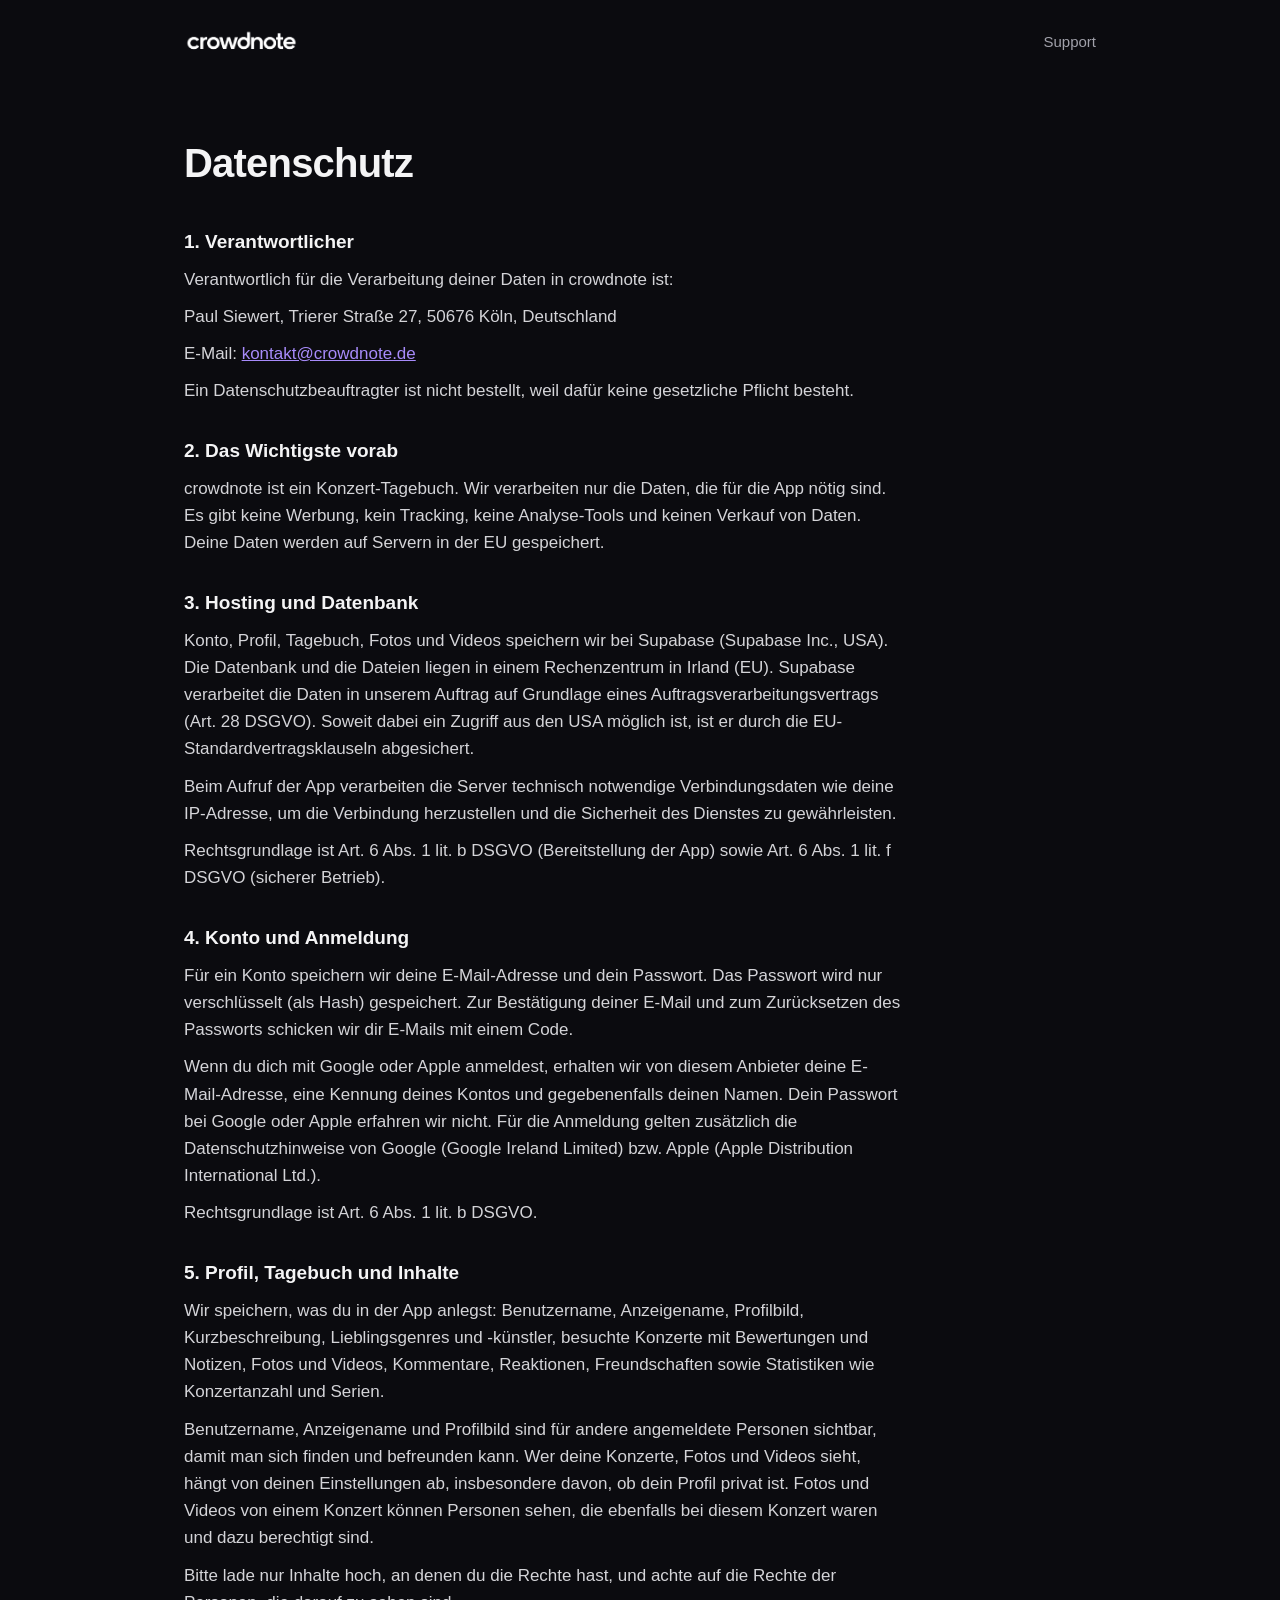
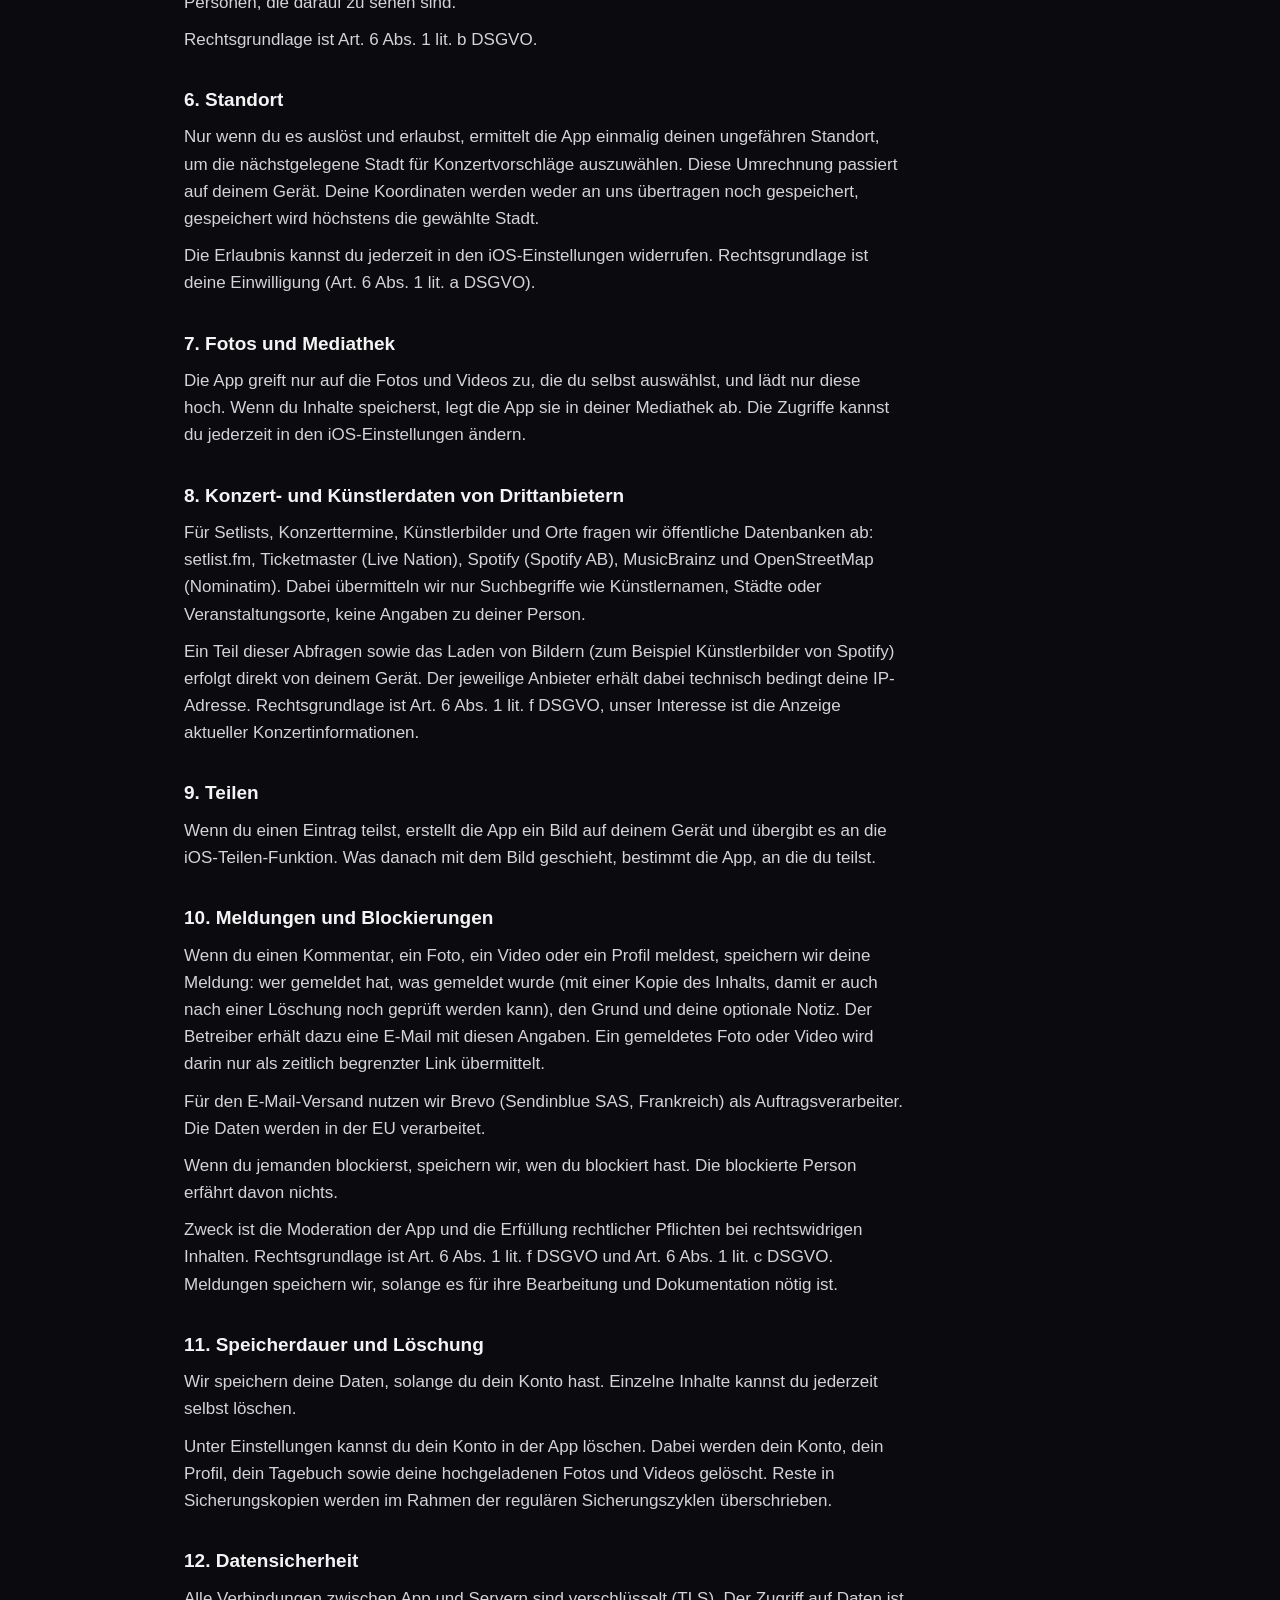
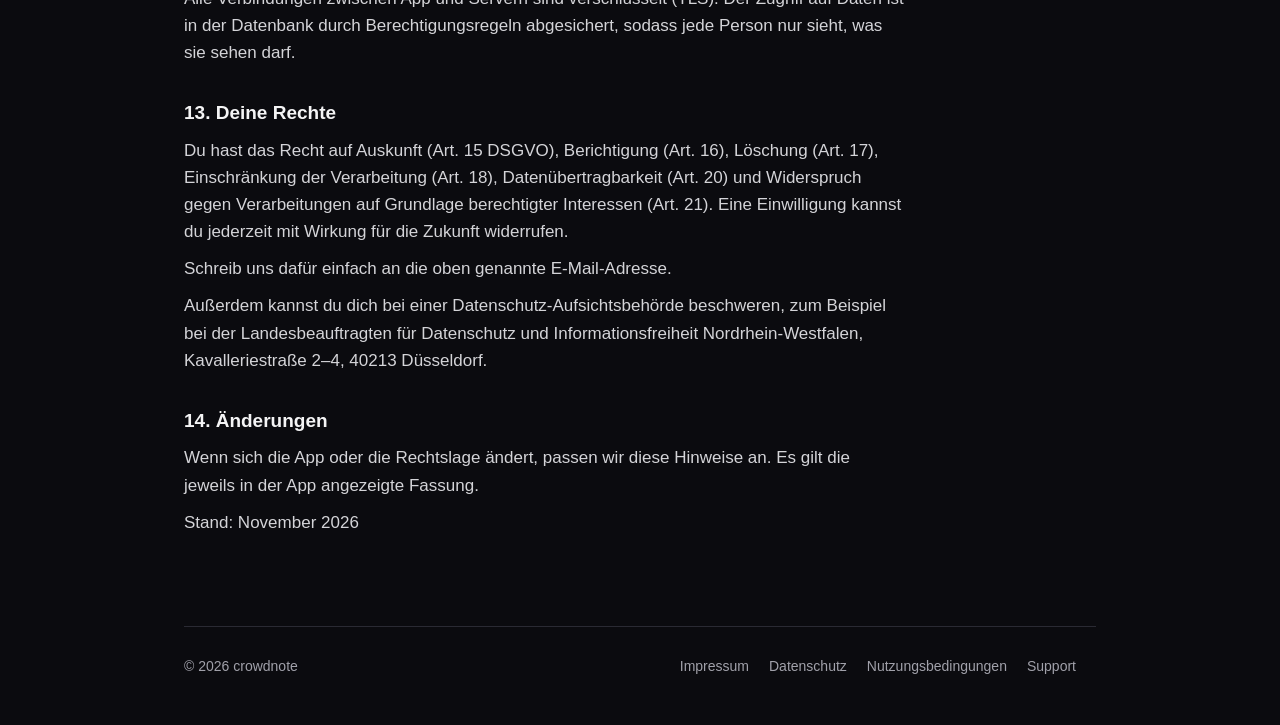
==== datenschutz/index.html @ ab9845d9 "✨ feat: crowdnote.de onepager with legal and support pages Co-Authored-By: Claude Opus 5.5 <noreply@" ====
<!doctype html>
<html lang="de"><head><meta charset="utf-8">
<meta name="viewport" content="width=device-width,initial-scale=1">
<title>Datenschutz – crowdnote</title>
<meta name="description" content="Datenschutz von crowdnote">
<meta name="theme-color" content="#0B0B0F">
<link rel="icon" href="/icon.png">
<link rel="stylesheet" href="/style.css">
</head><body>
<div class="wrap"><header class="top"><a href="/"><img src="/wordmark.png" alt="crowdnote"></a>
<nav><a href="/support/">Support</a></nav></header></div>
<main class="wrap"><article class="doc"><h1>Datenschutz</h1>
<h2>1. Verantwortlicher</h2>
<p>Verantwortlich für die Verarbeitung deiner Daten in crowdnote ist:</p>
<p>Paul Siewert, Trierer Straße 27, 50676 Köln, Deutschland</p>
<p>E-Mail: <a href="mailto:kontakt@crowdnote.de">kontakt@crowdnote.de</a></p>
<p>Ein Datenschutzbeauftragter ist nicht bestellt, weil dafür keine gesetzliche Pflicht besteht.</p>
<h2>2. Das Wichtigste vorab</h2>
<p>crowdnote ist ein Konzert-Tagebuch. Wir verarbeiten nur die Daten, die für die App nötig sind. Es gibt keine Werbung, kein Tracking, keine Analyse-Tools und keinen Verkauf von Daten. Deine Daten werden auf Servern in der EU gespeichert.</p>
<h2>3. Hosting und Datenbank</h2>
<p>Konto, Profil, Tagebuch, Fotos und Videos speichern wir bei Supabase (Supabase Inc., USA). Die Datenbank und die Dateien liegen in einem Rechenzentrum in Irland (EU). Supabase verarbeitet die Daten in unserem Auftrag auf Grundlage eines Auftragsverarbeitungsvertrags (Art. 28 DSGVO). Soweit dabei ein Zugriff aus den USA möglich ist, ist er durch die EU-Standardvertragsklauseln abgesichert.</p>
<p>Beim Aufruf der App verarbeiten die Server technisch notwendige Verbindungsdaten wie deine IP-Adresse, um die Verbindung herzustellen und die Sicherheit des Dienstes zu gewährleisten.</p>
<p>Rechtsgrundlage ist Art. 6 Abs. 1 lit. b DSGVO (Bereitstellung der App) sowie Art. 6 Abs. 1 lit. f DSGVO (sicherer Betrieb).</p>
<h2>4. Konto und Anmeldung</h2>
<p>Für ein Konto speichern wir deine E-Mail-Adresse und dein Passwort. Das Passwort wird nur verschlüsselt (als Hash) gespeichert. Zur Bestätigung deiner E-Mail und zum Zurücksetzen des Passworts schicken wir dir E-Mails mit einem Code.</p>
<p>Wenn du dich mit Google oder Apple anmeldest, erhalten wir von diesem Anbieter deine E-Mail-Adresse, eine Kennung deines Kontos und gegebenenfalls deinen Namen. Dein Passwort bei Google oder Apple erfahren wir nicht. Für die Anmeldung gelten zusätzlich die Datenschutzhinweise von Google (Google Ireland Limited) bzw. Apple (Apple Distribution International Ltd.).</p>
<p>Rechtsgrundlage ist Art. 6 Abs. 1 lit. b DSGVO.</p>
<h2>5. Profil, Tagebuch und Inhalte</h2>
<p>Wir speichern, was du in der App anlegst: Benutzername, Anzeigename, Profilbild, Kurzbeschreibung, Lieblingsgenres und -künstler, besuchte Konzerte mit Bewertungen und Notizen, Fotos und Videos, Kommentare, Reaktionen, Freundschaften sowie Statistiken wie Konzertanzahl und Serien.</p>
<p>Benutzername, Anzeigename und Profilbild sind für andere angemeldete Personen sichtbar, damit man sich finden und befreunden kann. Wer deine Konzerte, Fotos und Videos sieht, hängt von deinen Einstellungen ab, insbesondere davon, ob dein Profil privat ist. Fotos und Videos von einem Konzert können Personen sehen, die ebenfalls bei diesem Konzert waren und dazu berechtigt sind.</p>
<p>Bitte lade nur Inhalte hoch, an denen du die Rechte hast, und achte auf die Rechte der Personen, die darauf zu sehen sind.</p>
<p>Rechtsgrundlage ist Art. 6 Abs. 1 lit. b DSGVO.</p>
<h2>6. Standort</h2>
<p>Nur wenn du es auslöst und erlaubst, ermittelt die App einmalig deinen ungefähren Standort, um die nächstgelegene Stadt für Konzertvorschläge auszuwählen. Diese Umrechnung passiert auf deinem Gerät. Deine Koordinaten werden weder an uns übertragen noch gespeichert, gespeichert wird höchstens die gewählte Stadt.</p>
<p>Die Erlaubnis kannst du jederzeit in den iOS-Einstellungen widerrufen. Rechtsgrundlage ist deine Einwilligung (Art. 6 Abs. 1 lit. a DSGVO).</p>
<h2>7. Fotos und Mediathek</h2>
<p>Die App greift nur auf die Fotos und Videos zu, die du selbst auswählst, und lädt nur diese hoch. Wenn du Inhalte speicherst, legt die App sie in deiner Mediathek ab. Die Zugriffe kannst du jederzeit in den iOS-Einstellungen ändern.</p>
<h2>8. Konzert- und Künstlerdaten von Drittanbietern</h2>
<p>Für Setlists, Konzerttermine, Künstlerbilder und Orte fragen wir öffentliche Datenbanken ab: setlist.fm, Ticketmaster (Live Nation), Spotify (Spotify AB), MusicBrainz und OpenStreetMap (Nominatim). Dabei übermitteln wir nur Suchbegriffe wie Künstlernamen, Städte oder Veranstaltungsorte, keine Angaben zu deiner Person.</p>
<p>Ein Teil dieser Abfragen sowie das Laden von Bildern (zum Beispiel Künstlerbilder von Spotify) erfolgt direkt von deinem Gerät. Der jeweilige Anbieter erhält dabei technisch bedingt deine IP-Adresse. Rechtsgrundlage ist Art. 6 Abs. 1 lit. f DSGVO, unser Interesse ist die Anzeige aktueller Konzertinformationen.</p>
<h2>9. Teilen</h2>
<p>Wenn du einen Eintrag teilst, erstellt die App ein Bild auf deinem Gerät und übergibt es an die iOS-Teilen-Funktion. Was danach mit dem Bild geschieht, bestimmt die App, an die du teilst.</p>
<h2>10. Meldungen und Blockierungen</h2>
<p>Wenn du einen Kommentar, ein Foto, ein Video oder ein Profil meldest, speichern wir deine Meldung: wer gemeldet hat, was gemeldet wurde (mit einer Kopie des Inhalts, damit er auch nach einer Löschung noch geprüft werden kann), den Grund und deine optionale Notiz. Der Betreiber erhält dazu eine E-Mail mit diesen Angaben. Ein gemeldetes Foto oder Video wird darin nur als zeitlich begrenzter Link übermittelt.</p>
<p>Für den E-Mail-Versand nutzen wir Brevo (Sendinblue SAS, Frankreich) als Auftragsverarbeiter. Die Daten werden in der EU verarbeitet.</p>
<p>Wenn du jemanden blockierst, speichern wir, wen du blockiert hast. Die blockierte Person erfährt davon nichts.</p>
<p>Zweck ist die Moderation der App und die Erfüllung rechtlicher Pflichten bei rechtswidrigen Inhalten. Rechtsgrundlage ist Art. 6 Abs. 1 lit. f DSGVO und Art. 6 Abs. 1 lit. c DSGVO. Meldungen speichern wir, solange es für ihre Bearbeitung und Dokumentation nötig ist.</p>
<h2>11. Speicherdauer und Löschung</h2>
<p>Wir speichern deine Daten, solange du dein Konto hast. Einzelne Inhalte kannst du jederzeit selbst löschen.</p>
<p>Unter Einstellungen kannst du dein Konto in der App löschen. Dabei werden dein Konto, dein Profil, dein Tagebuch sowie deine hochgeladenen Fotos und Videos gelöscht. Reste in Sicherungskopien werden im Rahmen der regulären Sicherungszyklen überschrieben.</p>
<h2>12. Datensicherheit</h2>
<p>Alle Verbindungen zwischen App und Servern sind verschlüsselt (TLS). Der Zugriff auf Daten ist in der Datenbank durch Berechtigungsregeln abgesichert, sodass jede Person nur sieht, was sie sehen darf.</p>
<h2>13. Deine Rechte</h2>
<p>Du hast das Recht auf Auskunft (Art. 15 DSGVO), Berichtigung (Art. 16), Löschung (Art. 17), Einschränkung der Verarbeitung (Art. 18), Datenübertragbarkeit (Art. 20) und Widerspruch gegen Verarbeitungen auf Grundlage berechtigter Interessen (Art. 21). Eine Einwilligung kannst du jederzeit mit Wirkung für die Zukunft widerrufen.</p>
<p>Schreib uns dafür einfach an die oben genannte E-Mail-Adresse.</p>
<p>Außerdem kannst du dich bei einer Datenschutz-Aufsichtsbehörde beschweren, zum Beispiel bei der Landesbeauftragten für Datenschutz und Informationsfreiheit Nordrhein-Westfalen, Kavalleriestraße 2–4, 40213 Düsseldorf.</p>
<h2>14. Änderungen</h2>
<p>Wenn sich die App oder die Rechtslage ändert, passen wir diese Hinweise an. Es gilt die jeweils in der App angezeigte Fassung.</p>
<p>Stand: November 2026</p>
</article></main>
<div class="wrap"><footer><span>© 2026 crowdnote</span>
<nav><a href="/impressum/">Impressum</a><a href="/datenschutz/">Datenschutz</a><a href="/nutzungsbedingungen/">Nutzungsbedingungen</a><a href="/support/">Support</a></nav></footer></div>
</body></html>
---- style.css ----
:root{--bg:#0B0B0F;--card:#17171C;--line:#2A2A33;--text:#F4F4F5;--muted:#A1A1AA;--blue:#3B82F6;--violet:#A78BFA;--orange:#FF8A3D}
*{box-sizing:border-box;margin:0}
html{background:var(--bg);color:var(--text);font:17px/1.6 -apple-system,BlinkMacSystemFont,"SF Pro Text","Helvetica Neue",Arial,sans-serif;-webkit-font-smoothing:antialiased}
a{color:var(--text)}
.wrap{max-width:960px;margin:0 auto;padding:0 24px}
header.top{display:flex;align-items:center;justify-content:space-between;padding:28px 0}
header.top img{height:26px;display:block}
header.top nav a{color:var(--muted);text-decoration:none;font-size:15px;margin-left:20px}
header.top nav a:hover{color:var(--text)}
.hero{position:relative;text-align:center;padding:72px 0 88px}
.glow{position:absolute;inset:-40px 0 auto;height:420px;margin:0 auto;max-width:560px;background:radial-gradient(closest-side,rgba(59,130,246,.45),rgba(167,139,250,.25) 55%,transparent);filter:blur(40px);z-index:-1}
.hero .mark{width:96px;height:96px;border-radius:24px;box-shadow:0 20px 60px rgba(59,130,246,.35)}
.hero h1{font-size:clamp(38px,7vw,64px);line-height:1.05;letter-spacing:-.02em;margin:28px 0 16px}
.grad{background:linear-gradient(90deg,var(--blue),var(--violet));-webkit-background-clip:text;background-clip:text;color:transparent}
.hero p{color:var(--muted);font-size:20px;max-width:520px;margin:0 auto}
.badge{display:inline-flex;align-items:center;gap:10px;margin-top:36px;padding:14px 22px;border-radius:999px;background:var(--card);border:1px solid var(--line);color:var(--muted);font-weight:600;font-size:15px}
.badge .dot{width:8px;height:8px;border-radius:50%;background:var(--orange);box-shadow:0 0 12px var(--orange)}
.features{display:grid;grid-template-columns:repeat(auto-fit,minmax(240px,1fr));gap:16px;padding-bottom:96px}
.card{background:var(--card);border:1px solid var(--line);border-radius:24px;padding:28px}
.card .icon{font-size:28px}
.card h3{font-size:19px;margin:14px 0 6px}
.card p{color:var(--muted);font-size:15px}
footer{border-top:1px solid var(--line);padding:28px 0 48px;color:var(--muted);font-size:14px;display:flex;flex-wrap:wrap;gap:12px 24px;justify-content:space-between}
footer nav a{color:var(--muted);text-decoration:none;margin-right:20px}
footer nav a:hover{color:var(--text)}
.doc{max-width:720px;padding:24px 0 80px}
.doc h1{font-size:40px;letter-spacing:-.02em;margin:24px 0 32px}
.doc h2{font-size:19px;margin:32px 0 8px}
.doc p{color:#D4D4D8;margin:0 0 10px}
.doc a{color:var(--violet)}
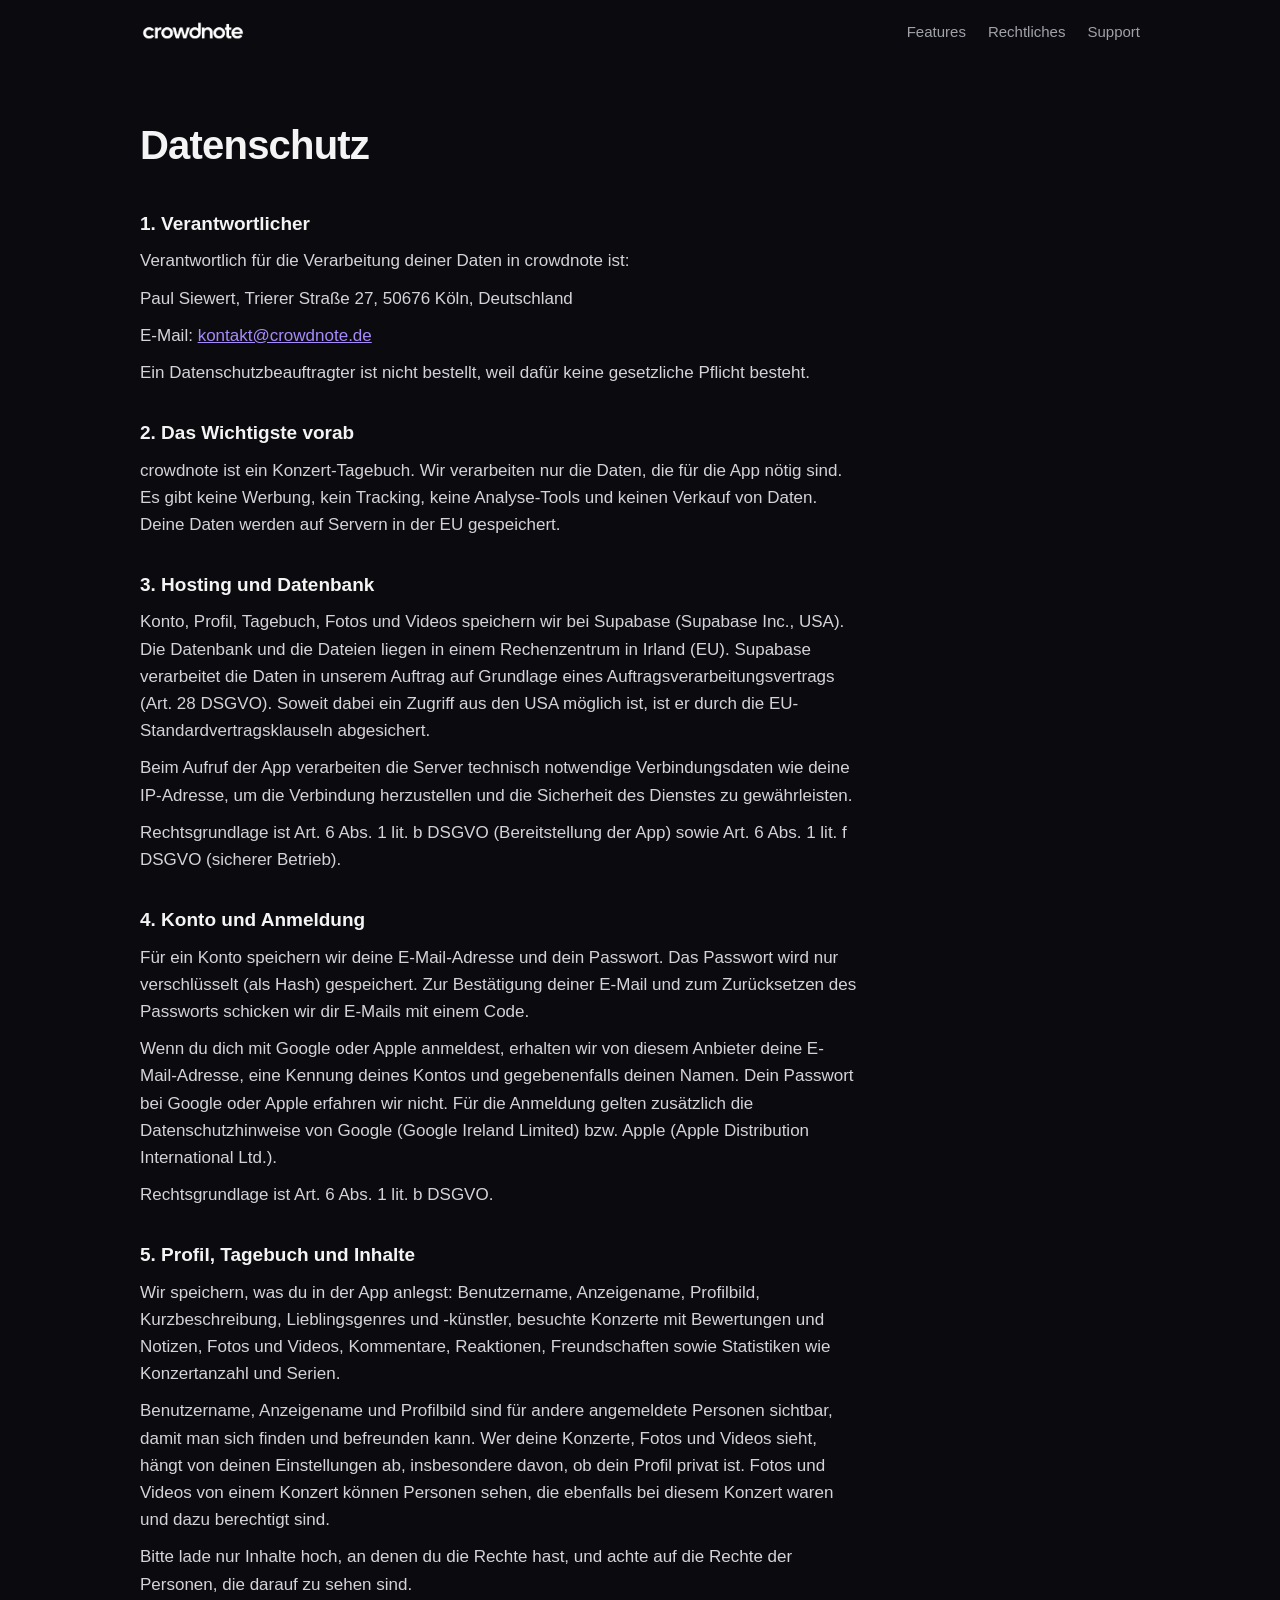
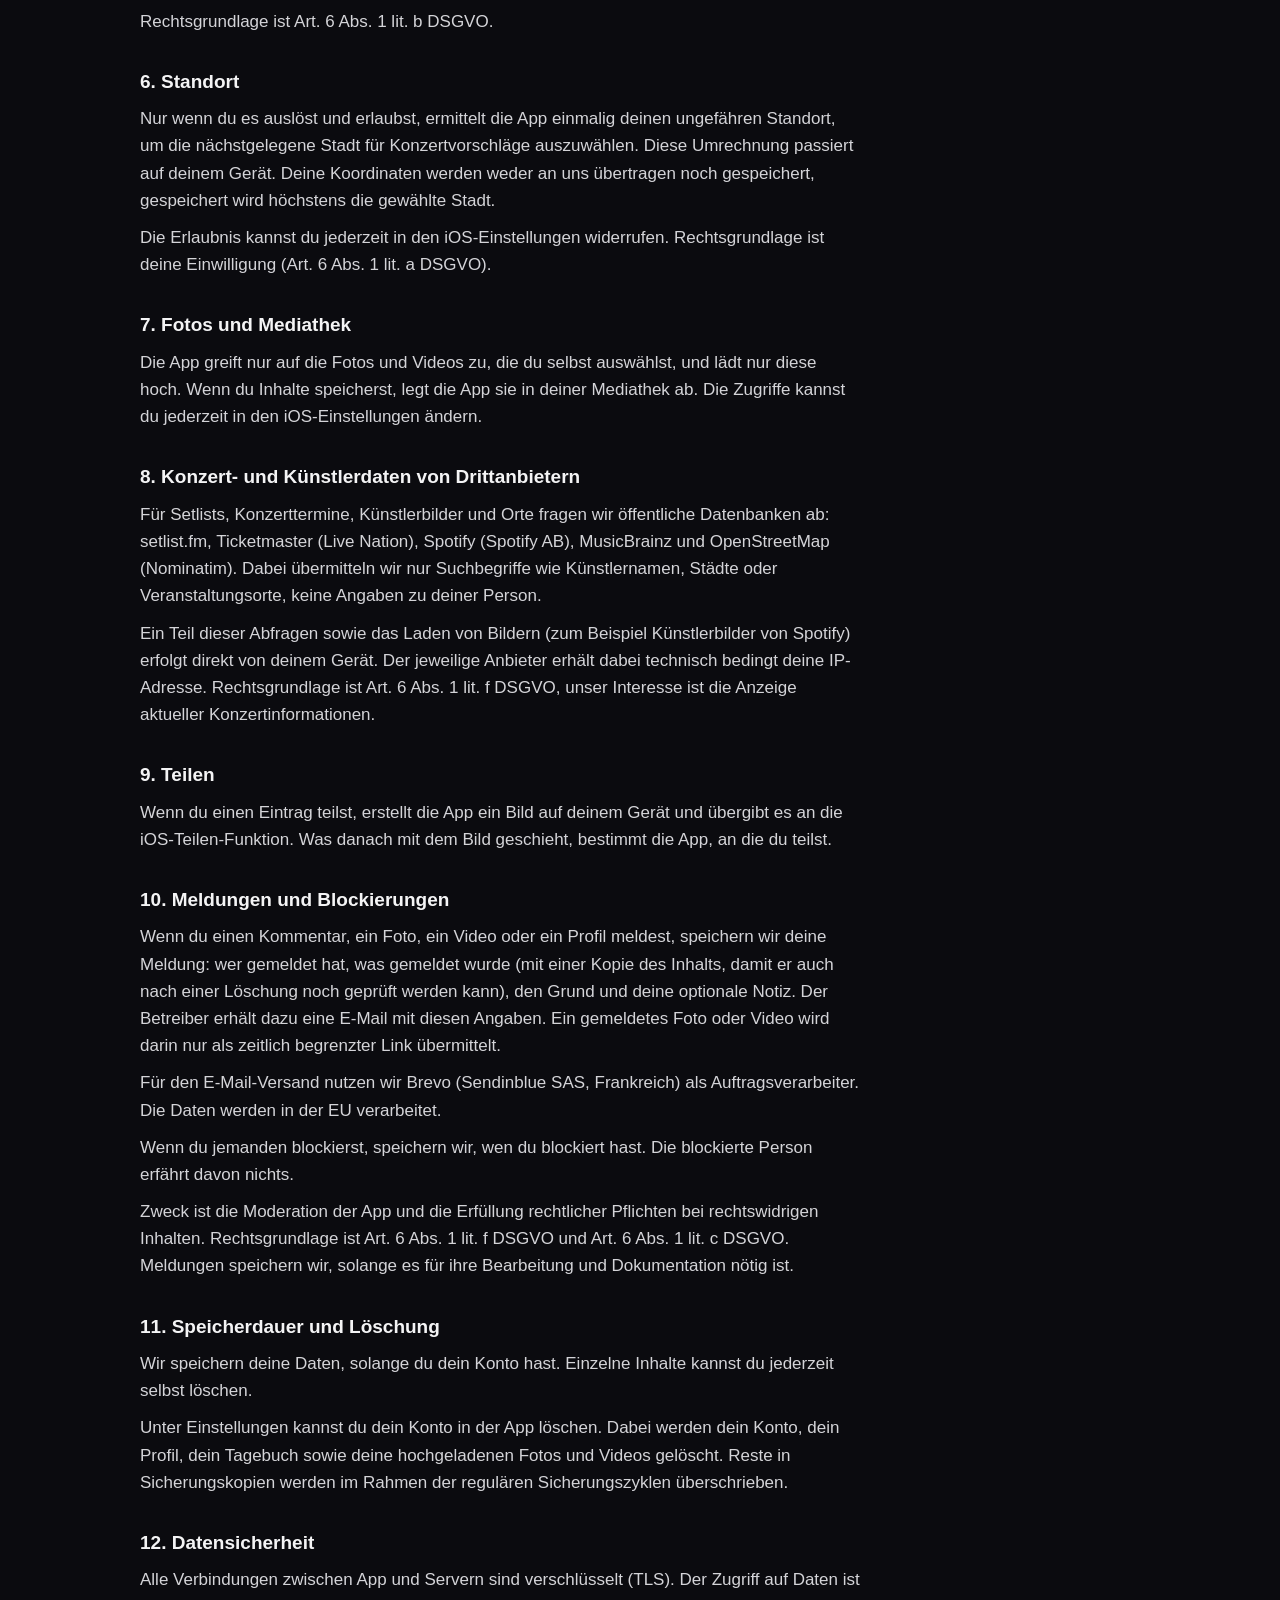
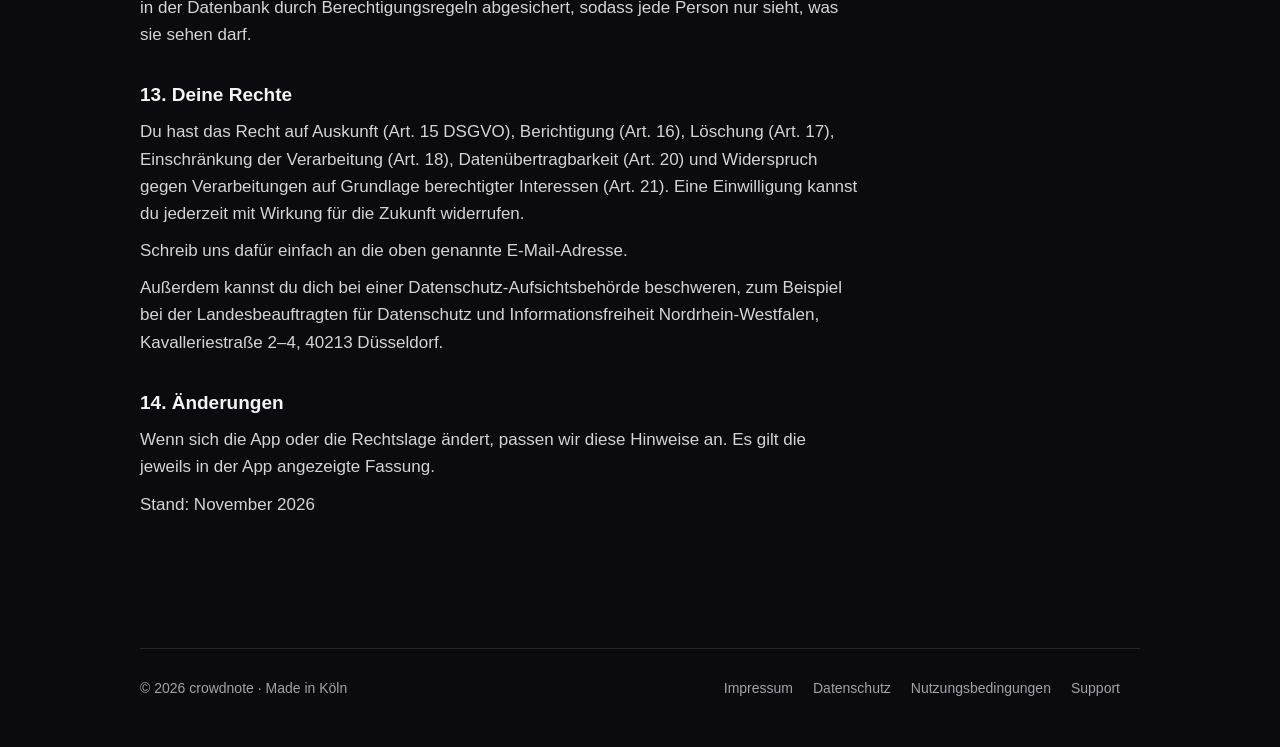
==== commit d87ae33e: "🎨 style: animated stage from the app's welcome screen, features, collapsible legal texts Co-Authored" ====
--- a/datenschutz/index.html
+++ b/datenschutz/index.html
@@ -4,11 +4,16 @@
 <title>Datenschutz – crowdnote</title>
 <meta name="description" content="Datenschutz von crowdnote">
 <meta name="theme-color" content="#0B0B0F">
+<meta property="og:title" content="Datenschutz – crowdnote">
+<meta property="og:description" content="Datenschutz von crowdnote">
+<meta property="og:image" content="https://crowdnote.de/icon.png">
 <link rel="icon" href="/icon.png">
+<link rel="apple-touch-icon" href="/icon.png">
 <link rel="stylesheet" href="/style.css">
+<script>document.documentElement.classList.add("js")</script>
 </head><body>
-<div class="wrap"><header class="top"><a href="/"><img src="/wordmark.png" alt="crowdnote"></a>
-<nav><a href="/support/">Support</a></nav></header></div>
+<header class="top"><div class="wrap"><a href="/"><img src="/wordmark.png" alt="crowdnote"></a>
+<nav><a href="/#features">Features</a><a href="/#rechtliches">Rechtliches</a><a href="/support/">Support</a></nav></div></header>
 <main class="wrap"><article class="doc"><h1>Datenschutz</h1>
 <h2>1. Verantwortlicher</h2>
 <p>Verantwortlich für die Verarbeitung deiner Daten in crowdnote ist:</p>
@@ -58,6 +63,7 @@
 <p>Wenn sich die App oder die Rechtslage ändert, passen wir diese Hinweise an. Es gilt die jeweils in der App angezeigte Fassung.</p>
 <p>Stand: November 2026</p>
 </article></main>
-<div class="wrap"><footer><span>© 2026 crowdnote</span>
-<nav><a href="/impressum/">Impressum</a><a href="/datenschutz/">Datenschutz</a><a href="/nutzungsbedingungen/">Nutzungsbedingungen</a><a href="/support/">Support</a></nav></footer></div>
+<div class="wrap"><footer><span>© 2026 crowdnote · Made in Köln</span>
+<nav><a href="/#impressum">Impressum</a><a href="/#datenschutz">Datenschutz</a><a href="/#nutzungsbedingungen">Nutzungsbedingungen</a><a href="/support/">Support</a></nav></footer></div>
+<script src="/site.js"></script>
 </body></html>
--- a/style.css
+++ b/style.css
@@ -1,30 +1,112 @@
-:root{--bg:#0B0B0F;--card:#17171C;--line:#2A2A33;--text:#F4F4F5;--muted:#A1A1AA;--blue:#3B82F6;--violet:#A78BFA;--orange:#FF8A3D}
+:root{--bg:#0B0B0F;--card:#17171C;--glass:rgba(23,23,28,.82);--edge:rgba(255,255,255,.09);--line:#24242C;--text:#F4F4F5;--muted:#A1A1AA;--blue:#3B82F6;--violet:#A78BFA;--orange:#FF8A3D;--spring:cubic-bezier(.34,1.56,.64,1)}
 *{box-sizing:border-box;margin:0}
-html{background:var(--bg);color:var(--text);font:17px/1.6 -apple-system,BlinkMacSystemFont,"SF Pro Text","Helvetica Neue",Arial,sans-serif;-webkit-font-smoothing:antialiased}
+html{background:var(--bg);color:var(--text);font:17px/1.6 -apple-system,BlinkMacSystemFont,"SF Pro Text","Helvetica Neue",Arial,sans-serif;-webkit-font-smoothing:antialiased;scroll-behavior:smooth}
+body{overflow-x:hidden}
 a{color:var(--text)}
-.wrap{max-width:960px;margin:0 auto;padding:0 24px}
-header.top{display:flex;align-items:center;justify-content:space-between;padding:28px 0}
-header.top img{height:26px;display:block}
-header.top nav a{color:var(--muted);text-decoration:none;font-size:15px;margin-left:20px}
+.wrap{max-width:1040px;margin:0 auto;padding:0 20px}
+header.top{position:sticky;top:0;z-index:20;border-bottom:1px solid transparent;transition:border-color .3s,background .3s}
+header.top.scrolled{border-color:var(--line);background:rgba(11,11,15,.72);backdrop-filter:blur(14px);-webkit-backdrop-filter:blur(14px)}
+header.top .wrap{display:flex;align-items:center;justify-content:space-between;height:64px}
+header.top img{height:24px;display:block}
+header.top nav a{color:var(--muted);text-decoration:none;font-size:15px;margin-left:22px;transition:color .2s}
 header.top nav a:hover{color:var(--text)}
-.hero{position:relative;text-align:center;padding:72px 0 88px}
-.glow{position:absolute;inset:-40px 0 auto;height:420px;margin:0 auto;max-width:560px;background:radial-gradient(closest-side,rgba(59,130,246,.45),rgba(167,139,250,.25) 55%,transparent);filter:blur(40px);z-index:-1}
-.hero .mark{width:96px;height:96px;border-radius:24px;box-shadow:0 20px 60px rgba(59,130,246,.35)}
-.hero h1{font-size:clamp(38px,7vw,64px);line-height:1.05;letter-spacing:-.02em;margin:28px 0 16px}
-.grad{background:linear-gradient(90deg,var(--blue),var(--violet));-webkit-background-clip:text;background-clip:text;color:transparent}
-.hero p{color:var(--muted);font-size:20px;max-width:520px;margin:0 auto}
-.badge{display:inline-flex;align-items:center;gap:10px;margin-top:36px;padding:14px 22px;border-radius:999px;background:var(--card);border:1px solid var(--line);color:var(--muted);font-weight:600;font-size:15px}
-.badge .dot{width:8px;height:8px;border-radius:50%;background:var(--orange);box-shadow:0 0 12px var(--orange)}
-.features{display:grid;grid-template-columns:repeat(auto-fit,minmax(240px,1fr));gap:16px;padding-bottom:96px}
-.card{background:var(--card);border:1px solid var(--line);border-radius:24px;padding:28px}
-.card .icon{font-size:28px}
-.card h3{font-size:19px;margin:14px 0 6px}
-.card p{color:var(--muted);font-size:15px}
-footer{border-top:1px solid var(--line);padding:28px 0 48px;color:var(--muted);font-size:14px;display:flex;flex-wrap:wrap;gap:12px 24px;justify-content:space-between}
+
+/* Stage: the app's welcome screen, on the web */
+.hero{position:relative;text-align:center;padding:24px 0 72px}
+.stage{position:relative;height:420px;max-width:640px;margin:0 auto}
+.glow{position:absolute;left:50%;top:50%;width:280px;height:280px;margin:-140px 0 0 -140px;border-radius:50%;background:linear-gradient(135deg,var(--blue),var(--violet));box-shadow:0 0 60px 24px rgba(59,130,246,.5),0 0 120px 48px rgba(167,139,250,.25);filter:blur(30px);animation:breathe 4s ease-in-out infinite alternate}
+@keyframes breathe{from{opacity:.35;transform:scale(.92)}to{opacity:.55;transform:scale(1.08)}}
+.cone{position:absolute;top:-520px;width:110px;height:720px;transform-origin:top;border-radius:0 0 55px 55px;pointer-events:none}
+.cone.l{left:calc(50% - 99px);background:linear-gradient(rgba(59,130,246,.0),rgba(59,130,246,.16) 60%,transparent);animation:swingL 6s ease-in-out infinite alternate}
+.cone.r{left:calc(50% - 11px);background:linear-gradient(rgba(167,139,250,.0),rgba(167,139,250,.16) 60%,transparent);animation:swingR 6s ease-in-out infinite alternate}
+@keyframes swingL{from{transform:rotate(-6deg)}to{transform:rotate(6deg)}}
+@keyframes swingR{from{transform:rotate(6deg)}to{transform:rotate(-6deg)}}
+.mark{position:absolute;left:50%;top:50%;width:112px;height:112px;margin:-56px 0 0 -56px;border-radius:25px;overflow:hidden;border:1px solid rgba(255,255,255,.12);box-shadow:0 18px 40px rgba(0,0,0,.55);animation:markIn .7s var(--spring) both}
+.mark img{width:100%;height:100%;display:block}
+@keyframes markIn{from{opacity:0;transform:scale(.85)}to{opacity:1;transform:scale(1)}}
+
+.float{position:absolute;opacity:0;animation:arrive .9s var(--spring) forwards,bob var(--p,5s) ease-in-out infinite alternate;animation-delay:var(--d),calc(var(--d) + .9s)}
+@keyframes arrive{from{opacity:0;translate:0 22px;scale:.9}to{opacity:1;translate:0 0;scale:1}}
+@keyframes bob{from{translate:0 calc(var(--drift,5px) * -1)}to{translate:0 var(--drift,5px)}}
+.f1{left:0;top:4%;rotate:-6deg;--d:.45s;--p:5.2s}
+.f2{right:4%;top:17%;rotate:4deg;--d:.85s;--p:4.7s;--drift:4px}
+.f3{left:2%;bottom:20%;rotate:-3deg;--d:1s;--p:5.6s;--drift:4px}
+.f4{right:0;bottom:0;rotate:4deg;--d:.65s;--p:6.1s;--drift:6px;width:232px;height:70px}
+
+.tcard{width:232px;height:70px;display:flex;align-items:center;gap:10px;padding:0 10px;border-radius:20px;background:var(--glass);border:1px solid var(--edge);box-shadow:0 14px 36px rgba(0,0,0,.5);text-align:left;position:relative}
+.f4 .tcard{position:absolute;inset:0}
+.tcard .art{width:48px;height:48px;border-radius:13px;display:grid;place-items:center;font-size:18px;flex:none}
+.tcard .info{flex:1;min-width:0;line-height:1.25}
+.tcard b{display:block;font-size:14px;white-space:nowrap;overflow:hidden;text-overflow:ellipsis}
+.tcard small{display:block;font-size:11px;color:var(--muted);white-space:nowrap;overflow:hidden;text-overflow:ellipsis}
+.tcard .rate{font-size:13px;font-weight:700;padding:3px 8px;border-radius:10px;background:rgba(255,255,255,.08)}
+.friends{position:absolute;top:-9px;right:12px;display:flex}
+.av{width:22px;height:22px;border-radius:50%;display:grid;place-items:center;font-size:10px;font-weight:800;color:#fff;border:2px solid var(--bg)}
+.friends .av{opacity:0;animation:pop .5s var(--spring) forwards}
+.friends .av+.av{margin-left:-7px}
+@keyframes pop{from{opacity:0;transform:scale(.4)}to{opacity:1;transform:scale(1)}}
+.sticker{position:absolute;right:-16px;bottom:-14px;rotate:10deg;opacity:0;animation:pop .5s var(--spring) 1.15s forwards}
+.bubble{display:flex;align-items:center;gap:4px;padding:5px 10px;border-radius:14px;background:linear-gradient(135deg,var(--blue),var(--violet));font-weight:800;font-size:13px;box-shadow:0 8px 20px rgba(59,130,246,.4)}
+.chip{display:flex;align-items:center;gap:8px;padding:7px 12px 7px 7px;border-radius:999px;background:var(--glass);border:1px solid var(--edge);box-shadow:0 14px 36px rgba(0,0,0,.5);font-size:13px;font-weight:600;white-space:nowrap}
+.chip .av{border:none;width:24px;height:24px}
+.stack{display:flex}.stack .av+.av{margin-left:-7px}
+.rot-in{animation:rotIn .6s var(--spring) both}
+.rot-out{animation:rotOut .26s ease-in both}
+@keyframes rotIn{from{opacity:0;transform:translateY(18px)}to{opacity:1;transform:none}}
+@keyframes rotOut{to{opacity:0;transform:translateY(-14px)}}
+
+.hero h1{font-size:clamp(40px,7.5vw,72px);line-height:1.02;letter-spacing:-.03em;margin-top:8px}
+.grad{background:linear-gradient(90deg,var(--blue),var(--violet),var(--blue));background-size:200% 100%;-webkit-background-clip:text;background-clip:text;color:transparent;animation:shine 6s linear infinite}
+@keyframes shine{to{background-position:-200% 0}}
+.hero p.sub{color:var(--muted);font-size:clamp(17px,2.2vw,21px);max-width:520px;margin:14px auto 0}
+.up{opacity:0;animation:up .8s var(--spring) forwards;animation-delay:var(--d,0s)}
+@keyframes up{from{opacity:0;transform:translateY(18px)}to{opacity:1;transform:none}}
+.badge{display:inline-flex;align-items:center;gap:10px;margin-top:30px;padding:14px 22px;border-radius:999px;background:var(--card);border:1px solid var(--line);color:var(--text);font-weight:600;font-size:15px}
+.badge .dot{width:8px;height:8px;border-radius:50%;background:var(--orange);box-shadow:0 0 12px var(--orange);animation:pulse 1.6s ease-in-out infinite}
+@keyframes pulse{50%{box-shadow:0 0 2px var(--orange);opacity:.6}}
+
+section.block{padding:72px 0;scroll-margin-top:40px}
+details{scroll-margin-top:90px}
+.kicker{color:var(--violet);font-weight:700;font-size:13px;letter-spacing:.12em;text-transform:uppercase;text-align:center}
+h2.title{font-size:clamp(30px,4.5vw,44px);letter-spacing:-.02em;line-height:1.1;text-align:center;margin:10px auto 40px;max-width:640px}
+.features{display:grid;grid-template-columns:repeat(auto-fit,minmax(260px,1fr));gap:16px}
+.card{position:relative;background:var(--card);border:1px solid var(--line);border-radius:28px;padding:30px;overflow:hidden;transition:transform .4s var(--spring),border-color .3s}
+.card:hover{transform:translateY(-4px);border-color:#34343F}
+.card::before{content:"";position:absolute;inset:-1px;border-radius:inherit;padding:1px;background:linear-gradient(135deg,rgba(59,130,246,.5),transparent 40%,transparent 60%,rgba(167,139,250,.5));-webkit-mask:linear-gradient(#000 0 0) content-box,linear-gradient(#000 0 0);-webkit-mask-composite:xor;mask-composite:exclude;opacity:0;transition:opacity .3s}
+.card:hover::before{opacity:1}
+.card .icon{width:48px;height:48px;border-radius:14px;display:grid;place-items:center;font-size:24px;background:linear-gradient(135deg,rgba(59,130,246,.18),rgba(167,139,250,.18))}
+.card h3{font-size:20px;margin:18px 0 6px;letter-spacing:-.01em}
+.card p{color:var(--muted);font-size:15.5px}
+.js .reveal{opacity:0;transform:translateY(24px);transition:opacity .7s ease,transform .8s var(--spring);transition-delay:var(--d,0s)}
+.js .reveal.in{opacity:1;transform:none}
+
+.legal{max-width:760px;margin:0 auto;display:grid;gap:12px}
+details{background:var(--card);border:1px solid var(--line);border-radius:20px;overflow:hidden}
+summary{list-style:none;cursor:pointer;padding:20px 24px;font-weight:700;font-size:18px;display:flex;justify-content:space-between;align-items:center}
+summary::-webkit-details-marker{display:none}
+summary .chev{width:28px;height:28px;border-radius:50%;display:grid;place-items:center;background:rgba(255,255,255,.06);transition:transform .35s var(--spring)}
+details[open] summary .chev{transform:rotate(180deg)}
+.legal .body{padding:0 24px 24px}
+.legal h4{font-size:16px;margin:20px 0 6px}
+.legal p{color:#D4D4D8;font-size:15px;margin:0 0 8px}
+.legal a,.doc a{color:var(--violet)}
+
+footer{border-top:1px solid var(--line);margin-top:40px;padding:28px 0 48px;color:var(--muted);font-size:14px;display:flex;flex-wrap:wrap;gap:12px 24px;justify-content:space-between}
 footer nav a{color:var(--muted);text-decoration:none;margin-right:20px}
 footer nav a:hover{color:var(--text)}
 .doc{max-width:720px;padding:24px 0 80px}
 .doc h1{font-size:40px;letter-spacing:-.02em;margin:24px 0 32px}
 .doc h2{font-size:19px;margin:32px 0 8px}
 .doc p{color:#D4D4D8;margin:0 0 10px}
-.doc a{color:var(--violet)}
+
+@media (max-width:640px){
+  header.top nav a:not(:last-child){display:none}
+  .stage{height:380px}
+  .f1{left:-6px;top:2%}.f2{right:-4px;top:30%}.f3{left:-4px;bottom:24%}.f4{right:-6px;bottom:0}
+  .tcard,.f4{width:208px}
+  .mark{width:96px;height:96px;margin:-48px 0 0 -48px;border-radius:22px}
+}
+@media (prefers-reduced-motion:reduce){
+  *,*::before,*::after{animation-duration:.01ms!important;animation-iteration-count:1!important;transition-duration:.01ms!important}
+  .js .reveal{opacity:1;transform:none}
+}
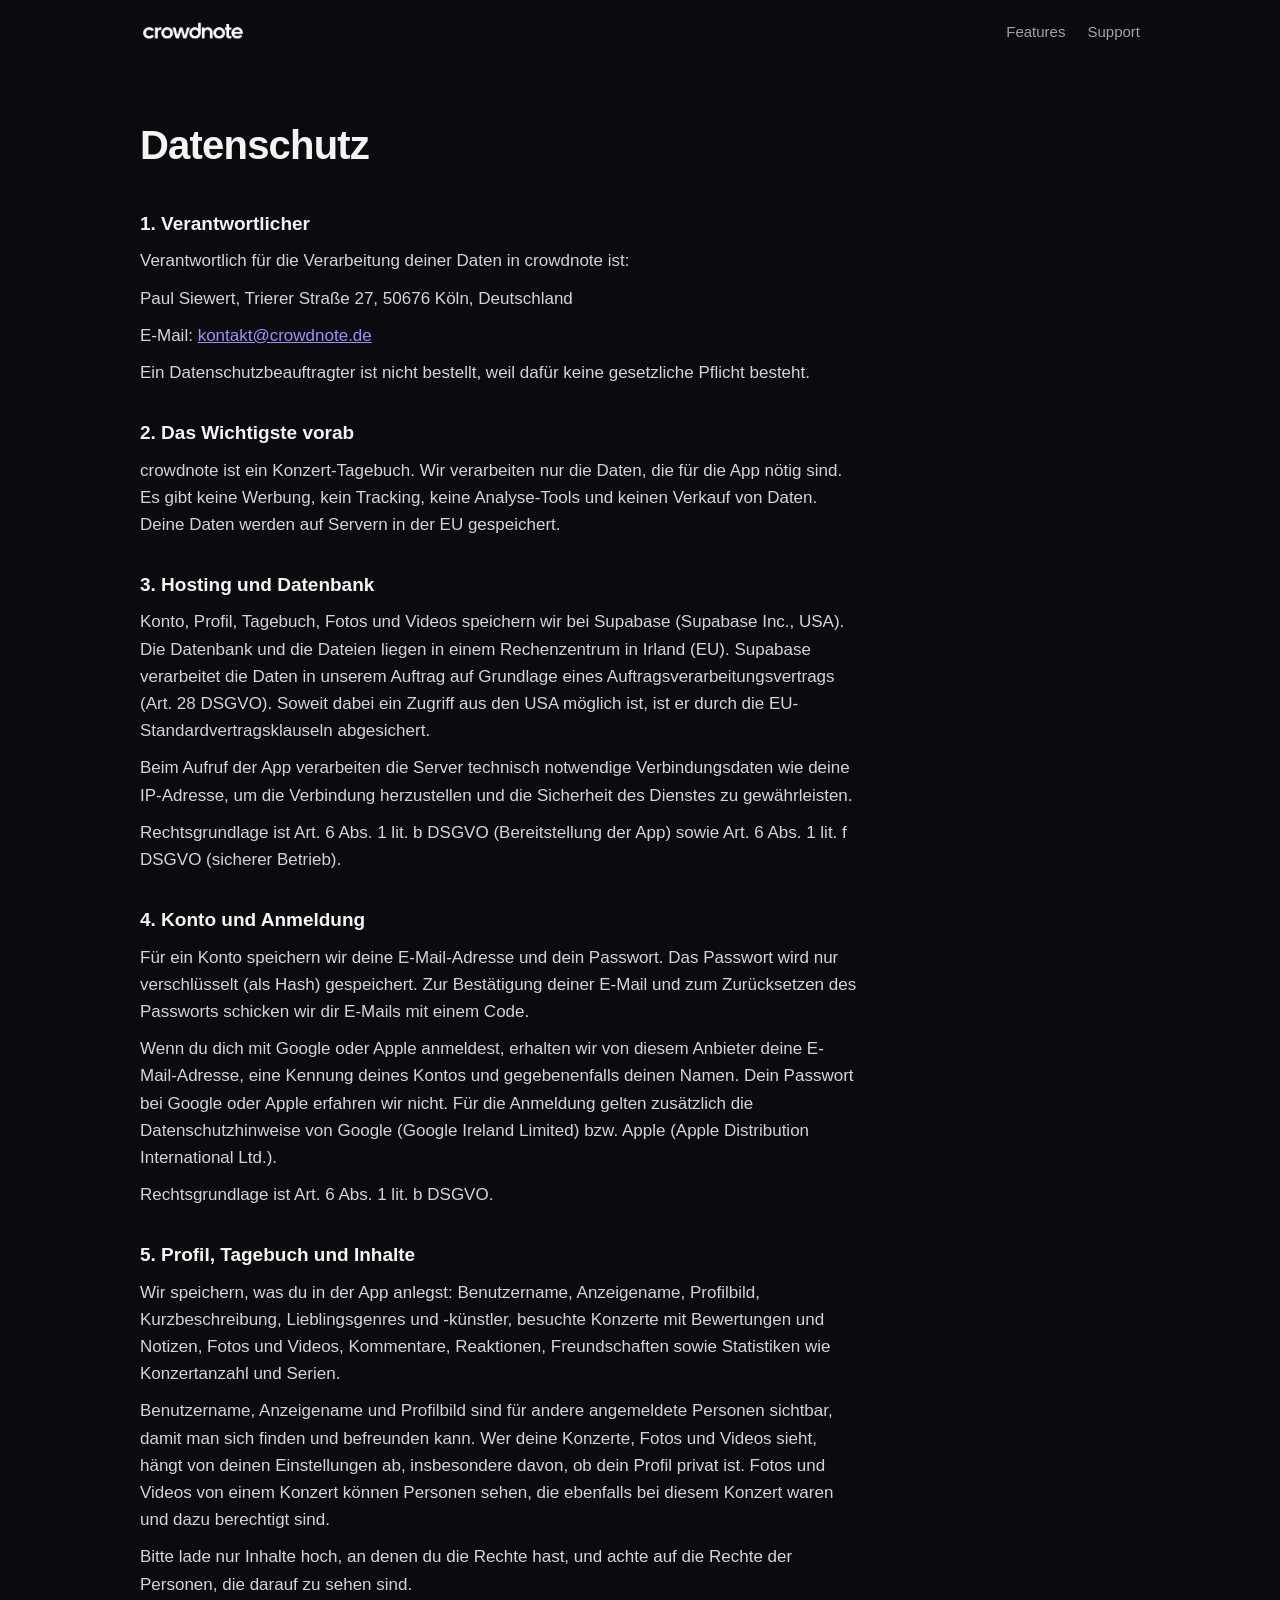
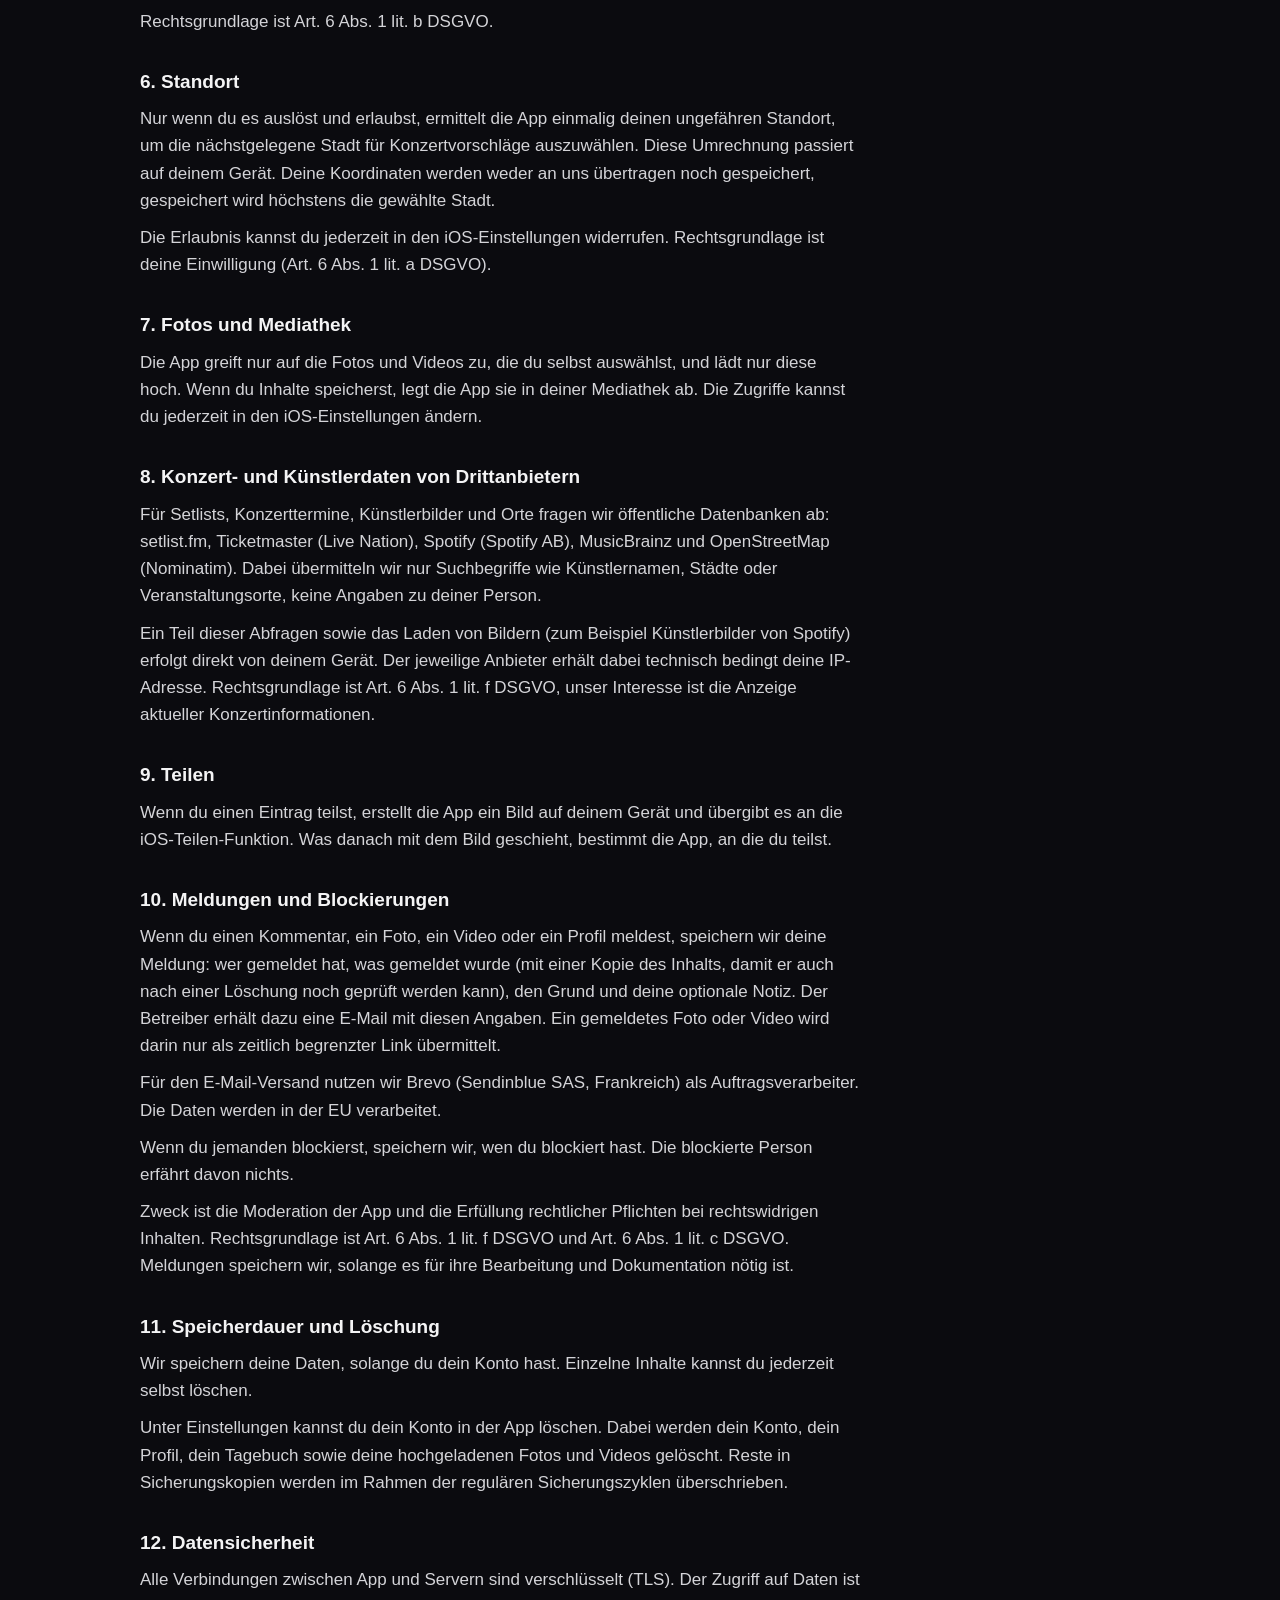
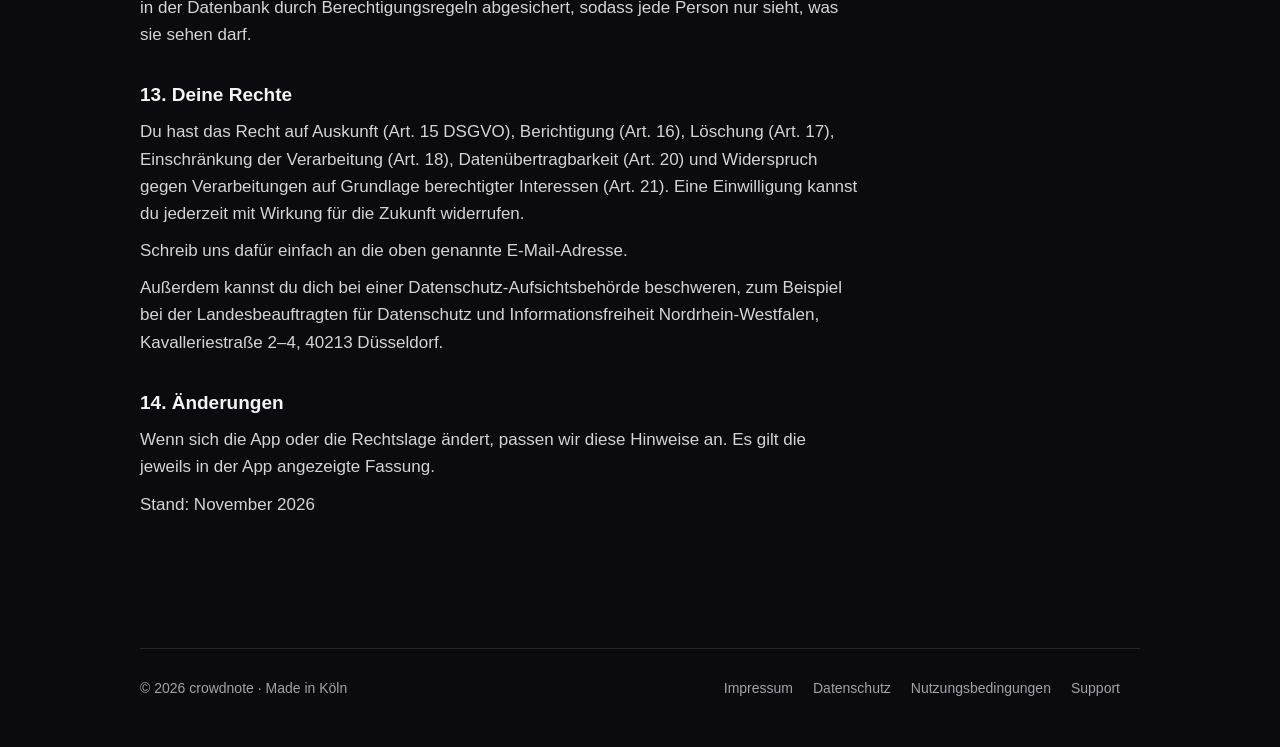
==== commit 81959cac: "🎨 style: legal texts only via the footer links Co-Authored-By: Claude Opus 5.5 <noreply@anthropic.co" ====
--- a/datenschutz/index.html
+++ b/datenschutz/index.html
@@ -9,11 +9,11 @@
 <meta property="og:image" content="https://crowdnote.de/icon.png">
 <link rel="icon" href="/icon.png">
 <link rel="apple-touch-icon" href="/icon.png">
-<link rel="stylesheet" href="/style.css">
+<link rel="stylesheet" href="/style.css?v=83e5bb01">
 <script>document.documentElement.classList.add("js")</script>
 </head><body>
 <header class="top"><div class="wrap"><a href="/"><img src="/wordmark.png" alt="crowdnote"></a>
-<nav><a href="/#features">Features</a><a href="/#rechtliches">Rechtliches</a><a href="/support/">Support</a></nav></div></header>
+<nav><a href="/#features">Features</a><a href="/support/">Support</a></nav></div></header>
 <main class="wrap"><article class="doc"><h1>Datenschutz</h1>
 <h2>1. Verantwortlicher</h2>
 <p>Verantwortlich für die Verarbeitung deiner Daten in crowdnote ist:</p>
@@ -64,6 +64,6 @@
 <p>Stand: November 2026</p>
 </article></main>
 <div class="wrap"><footer><span>© 2026 crowdnote · Made in Köln</span>
-<nav><a href="/#impressum">Impressum</a><a href="/#datenschutz">Datenschutz</a><a href="/#nutzungsbedingungen">Nutzungsbedingungen</a><a href="/support/">Support</a></nav></footer></div>
-<script src="/site.js"></script>
+<nav><a href="/impressum/">Impressum</a><a href="/datenschutz/">Datenschutz</a><a href="/nutzungsbedingungen/">Nutzungsbedingungen</a><a href="/support/">Support</a></nav></footer></div>
+<script src="/site.js?v=83e5bb01"></script>
 </body></html>
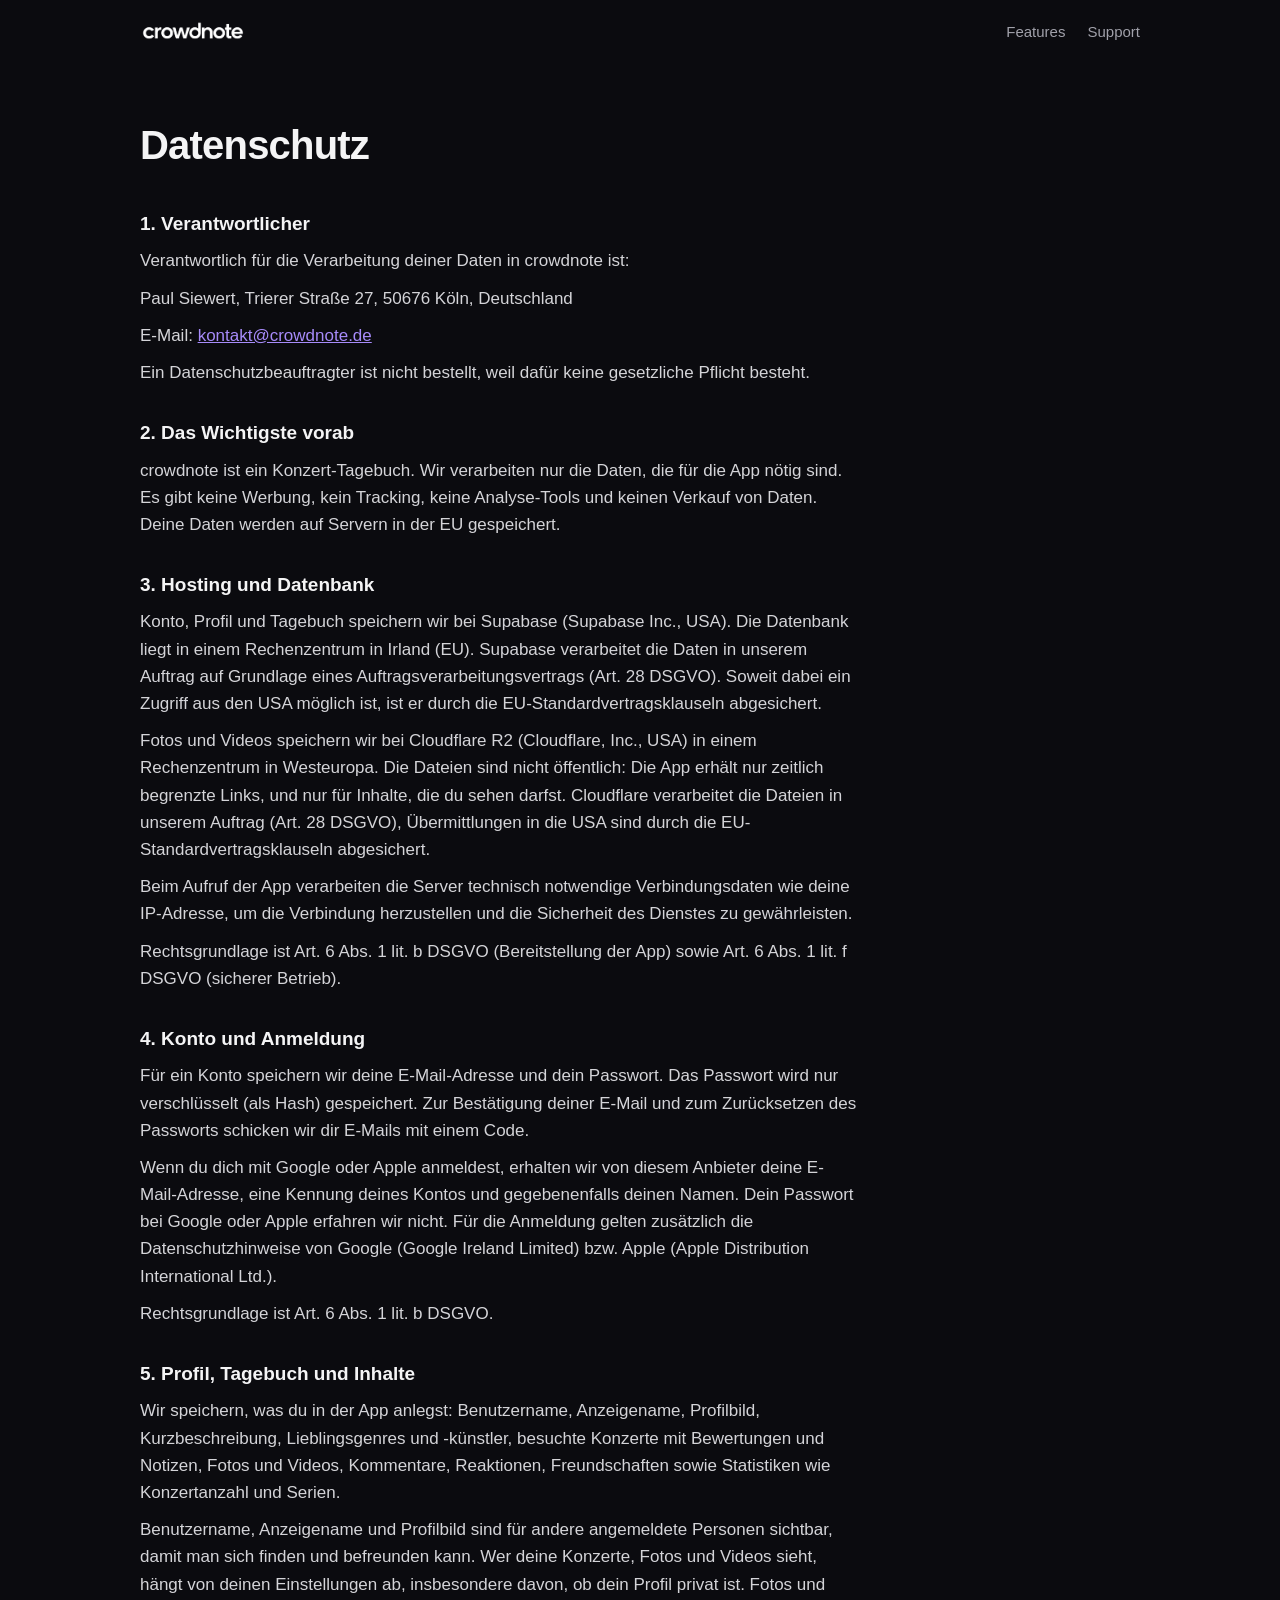
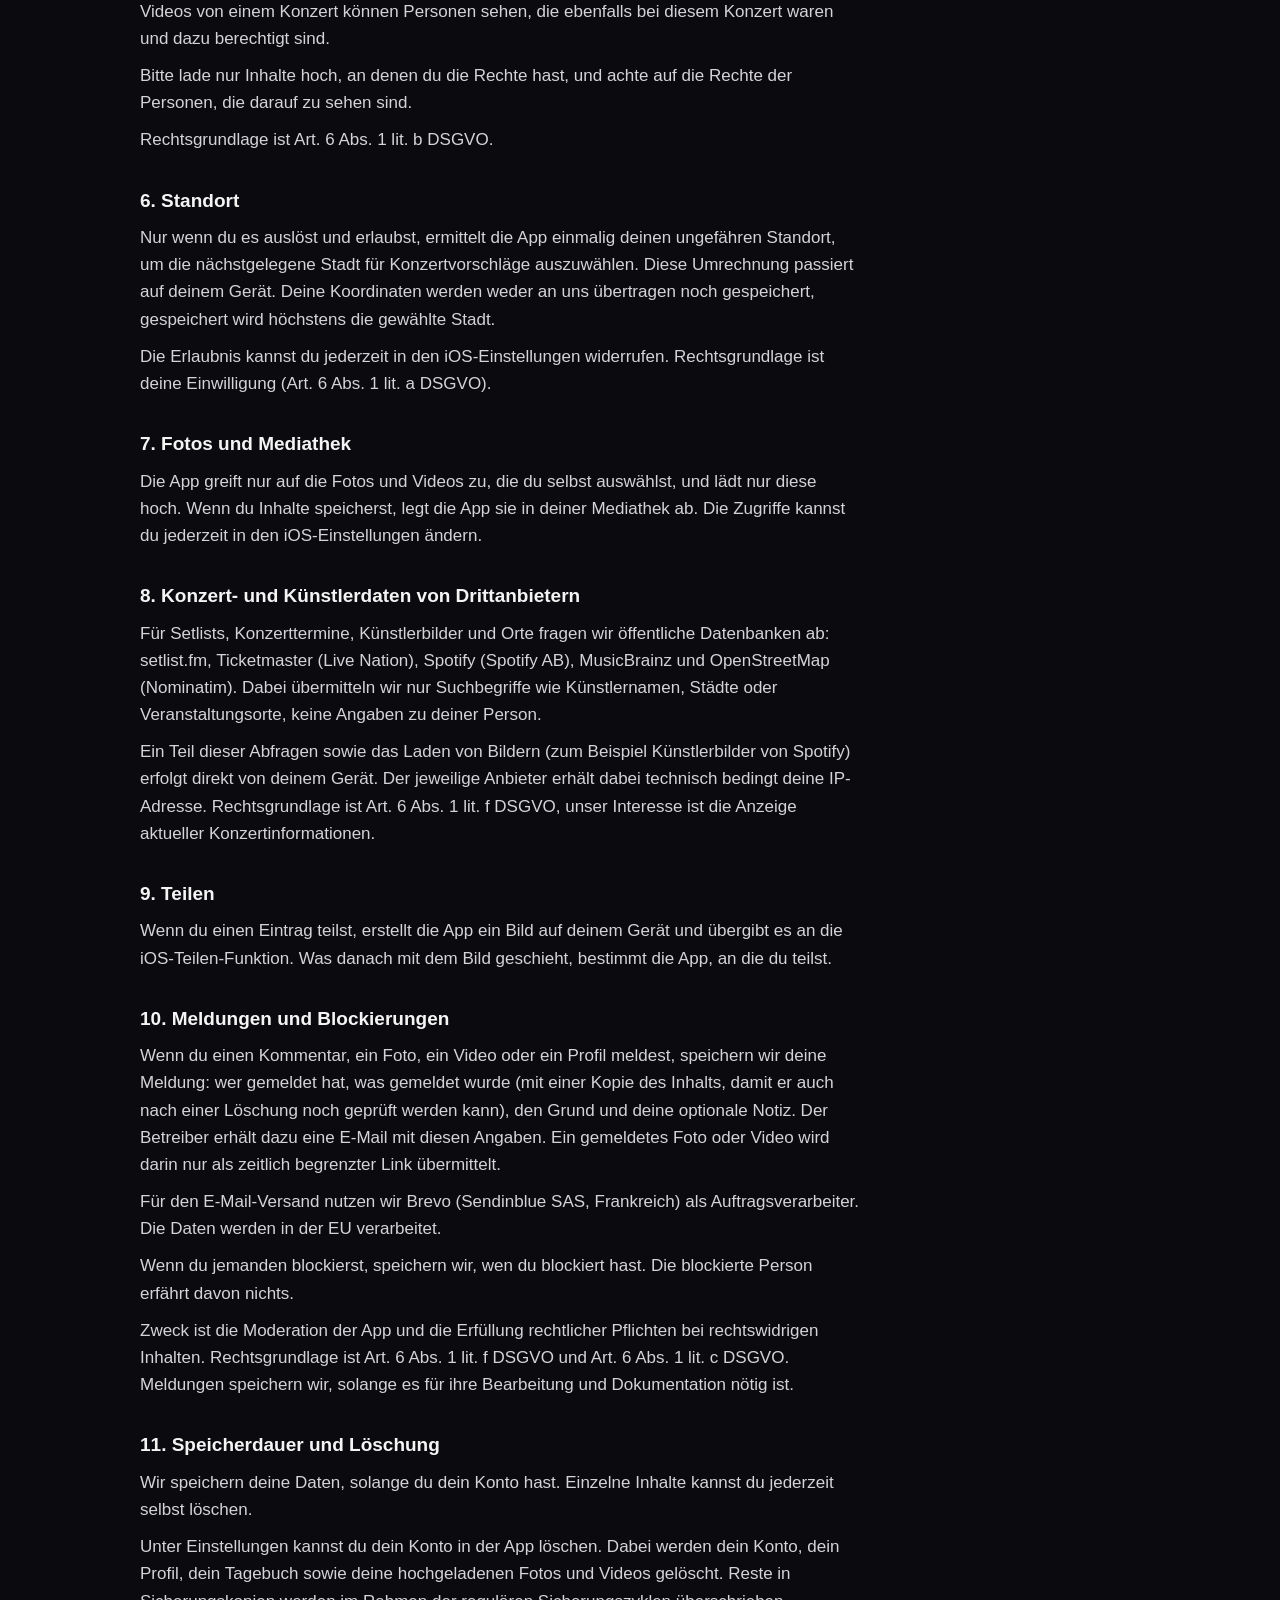
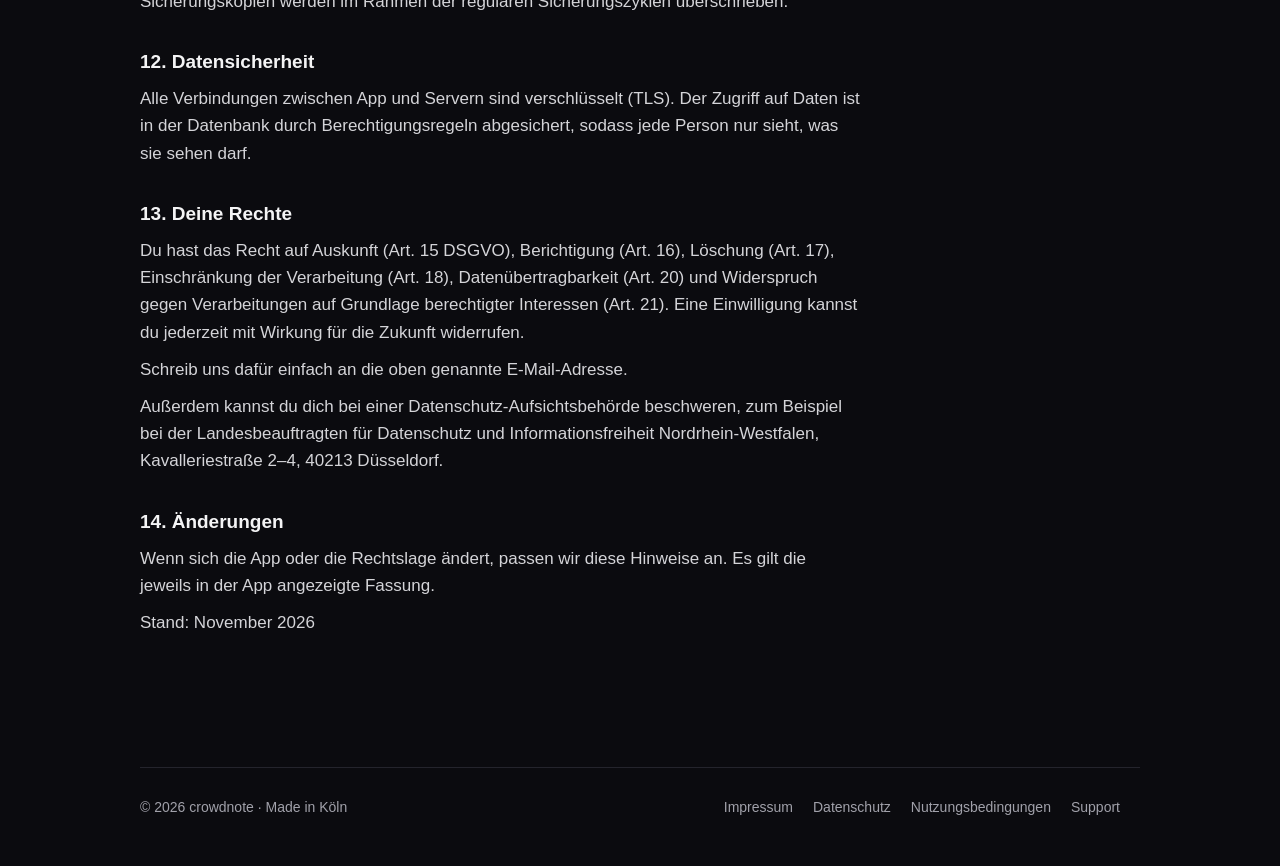
==== commit 3e857a63: "📝 docs: privacy text names Cloudflare R2 for photos and videos Co-Authored-By: Claude Opus 5.5 <nore" ====
--- a/datenschutz/index.html
+++ b/datenschutz/index.html
@@ -23,7 +23,8 @@
 <h2>2. Das Wichtigste vorab</h2>
 <p>crowdnote ist ein Konzert-Tagebuch. Wir verarbeiten nur die Daten, die für die App nötig sind. Es gibt keine Werbung, kein Tracking, keine Analyse-Tools und keinen Verkauf von Daten. Deine Daten werden auf Servern in der EU gespeichert.</p>
 <h2>3. Hosting und Datenbank</h2>
-<p>Konto, Profil, Tagebuch, Fotos und Videos speichern wir bei Supabase (Supabase Inc., USA). Die Datenbank und die Dateien liegen in einem Rechenzentrum in Irland (EU). Supabase verarbeitet die Daten in unserem Auftrag auf Grundlage eines Auftragsverarbeitungsvertrags (Art. 28 DSGVO). Soweit dabei ein Zugriff aus den USA möglich ist, ist er durch die EU-Standardvertragsklauseln abgesichert.</p>
+<p>Konto, Profil und Tagebuch speichern wir bei Supabase (Supabase Inc., USA). Die Datenbank liegt in einem Rechenzentrum in Irland (EU). Supabase verarbeitet die Daten in unserem Auftrag auf Grundlage eines Auftragsverarbeitungsvertrags (Art. 28 DSGVO). Soweit dabei ein Zugriff aus den USA möglich ist, ist er durch die EU-Standardvertragsklauseln abgesichert.</p>
+<p>Fotos und Videos speichern wir bei Cloudflare R2 (Cloudflare, Inc., USA) in einem Rechenzentrum in Westeuropa. Die Dateien sind nicht öffentlich: Die App erhält nur zeitlich begrenzte Links, und nur für Inhalte, die du sehen darfst. Cloudflare verarbeitet die Dateien in unserem Auftrag (Art. 28 DSGVO), Übermittlungen in die USA sind durch die EU-Standardvertragsklauseln abgesichert.</p>
 <p>Beim Aufruf der App verarbeiten die Server technisch notwendige Verbindungsdaten wie deine IP-Adresse, um die Verbindung herzustellen und die Sicherheit des Dienstes zu gewährleisten.</p>
 <p>Rechtsgrundlage ist Art. 6 Abs. 1 lit. b DSGVO (Bereitstellung der App) sowie Art. 6 Abs. 1 lit. f DSGVO (sicherer Betrieb).</p>
 <h2>4. Konto und Anmeldung</h2>
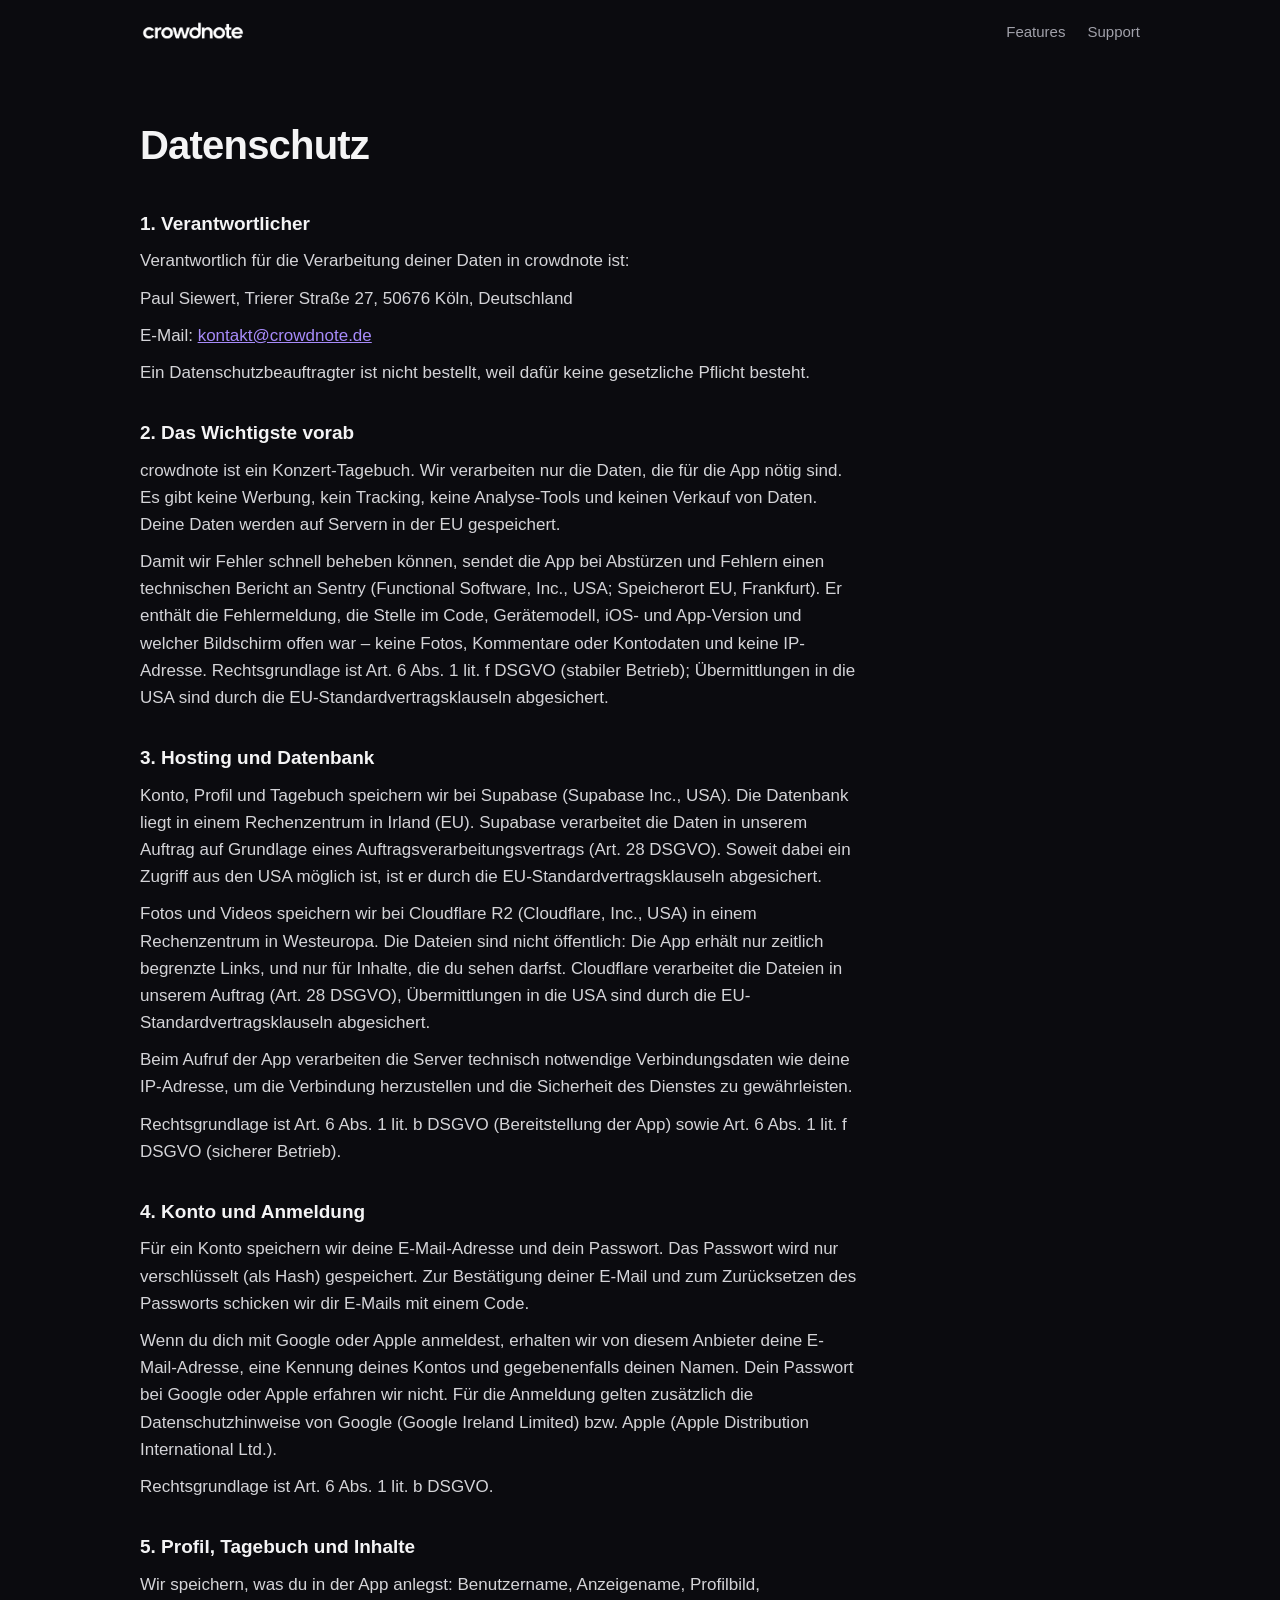
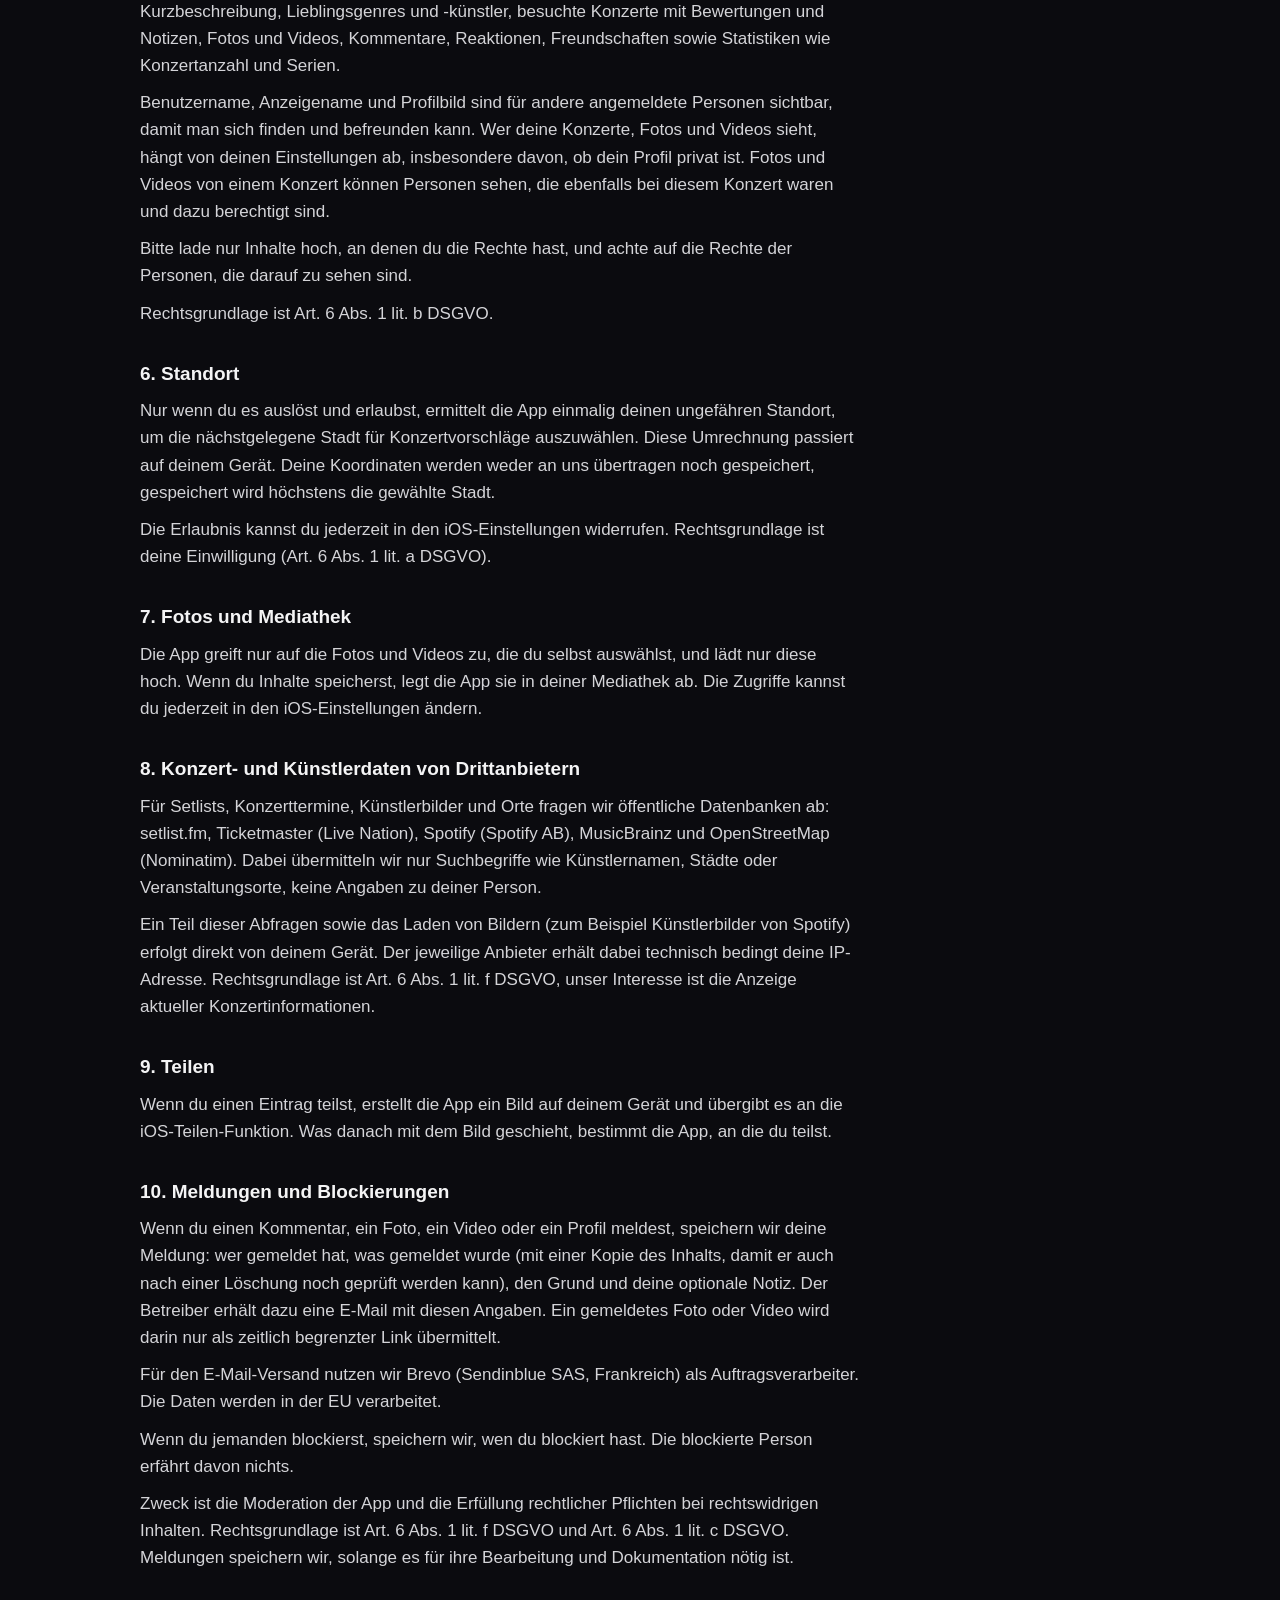
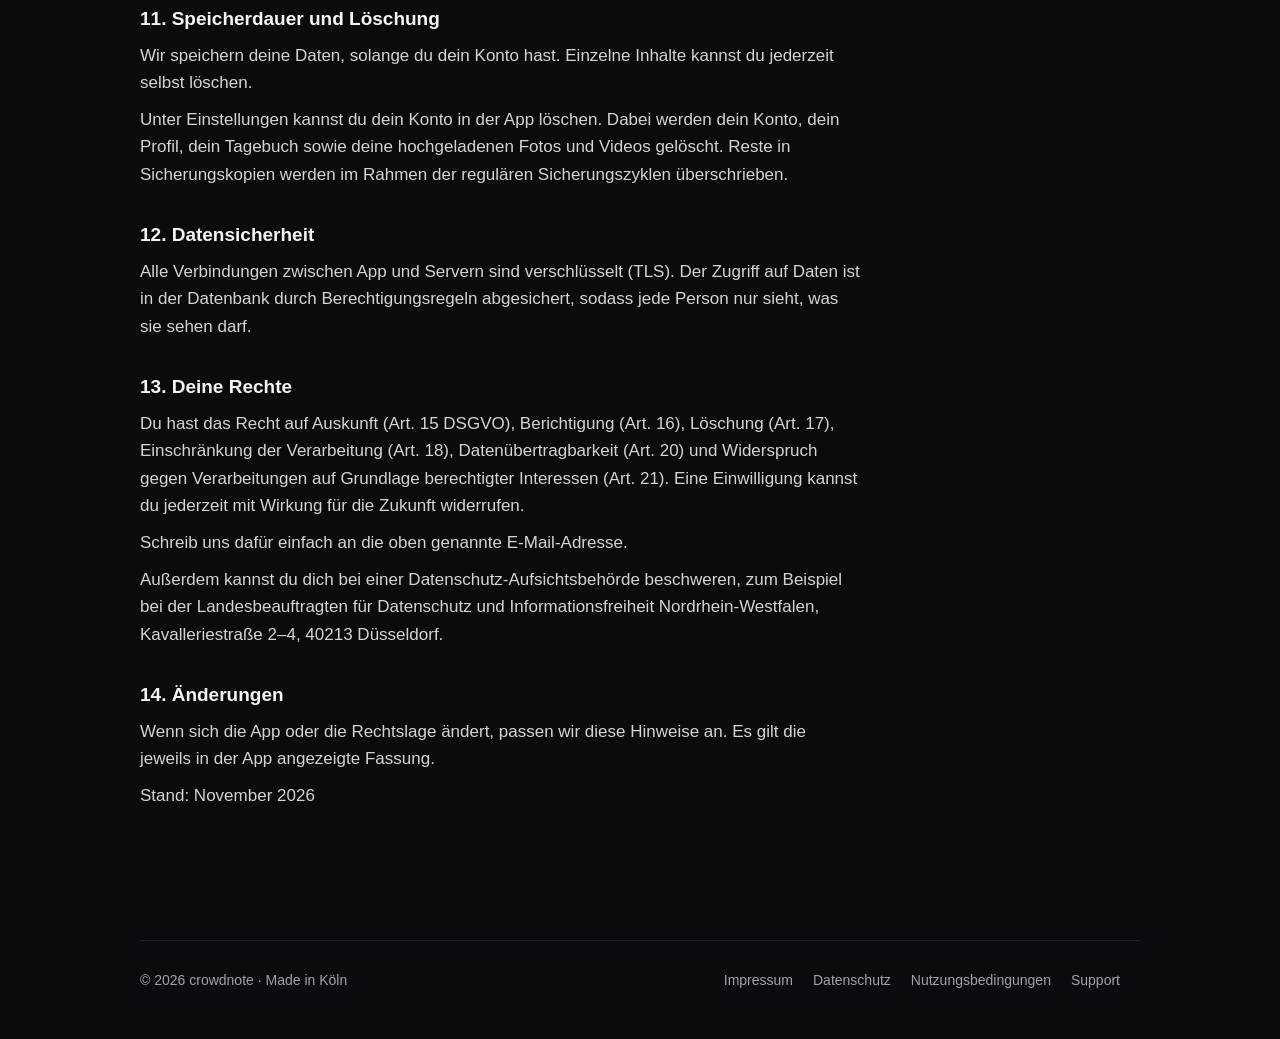
==== commit a5e65b6a: "🎨 style: favicon sizes, Sentry in the privacy policy Co-Authored-By: Claude Opus 5.5 <noreply@anthro" ====
--- a/datenschutz/index.html
+++ b/datenschutz/index.html
@@ -7,8 +7,9 @@
 <meta property="og:title" content="Datenschutz – crowdnote">
 <meta property="og:description" content="Datenschutz von crowdnote">
 <meta property="og:image" content="https://crowdnote.de/icon.png">
-<link rel="icon" href="/icon.png">
-<link rel="apple-touch-icon" href="/icon.png">
+<link rel="icon" type="image/png" sizes="32x32" href="/favicon-32.png">
+<link rel="icon" type="image/png" sizes="512x512" href="/icon.png">
+<link rel="apple-touch-icon" href="/apple-touch-icon.png">
 <link rel="stylesheet" href="/style.css?v=83e5bb01">
 <script>document.documentElement.classList.add("js")</script>
 </head><body>
@@ -22,6 +23,7 @@
 <p>Ein Datenschutzbeauftragter ist nicht bestellt, weil dafür keine gesetzliche Pflicht besteht.</p>
 <h2>2. Das Wichtigste vorab</h2>
 <p>crowdnote ist ein Konzert-Tagebuch. Wir verarbeiten nur die Daten, die für die App nötig sind. Es gibt keine Werbung, kein Tracking, keine Analyse-Tools und keinen Verkauf von Daten. Deine Daten werden auf Servern in der EU gespeichert.</p>
+<p>Damit wir Fehler schnell beheben können, sendet die App bei Abstürzen und Fehlern einen technischen Bericht an Sentry (Functional Software, Inc., USA; Speicherort EU, Frankfurt). Er enthält die Fehlermeldung, die Stelle im Code, Gerätemodell, iOS- und App-Version und welcher Bildschirm offen war – keine Fotos, Kommentare oder Kontodaten und keine IP-Adresse. Rechtsgrundlage ist Art. 6 Abs. 1 lit. f DSGVO (stabiler Betrieb); Übermittlungen in die USA sind durch die EU-Standardvertragsklauseln abgesichert.</p>
 <h2>3. Hosting und Datenbank</h2>
 <p>Konto, Profil und Tagebuch speichern wir bei Supabase (Supabase Inc., USA). Die Datenbank liegt in einem Rechenzentrum in Irland (EU). Supabase verarbeitet die Daten in unserem Auftrag auf Grundlage eines Auftragsverarbeitungsvertrags (Art. 28 DSGVO). Soweit dabei ein Zugriff aus den USA möglich ist, ist er durch die EU-Standardvertragsklauseln abgesichert.</p>
 <p>Fotos und Videos speichern wir bei Cloudflare R2 (Cloudflare, Inc., USA) in einem Rechenzentrum in Westeuropa. Die Dateien sind nicht öffentlich: Die App erhält nur zeitlich begrenzte Links, und nur für Inhalte, die du sehen darfst. Cloudflare verarbeitet die Dateien in unserem Auftrag (Art. 28 DSGVO), Übermittlungen in die USA sind durch die EU-Standardvertragsklauseln abgesichert.</p>
